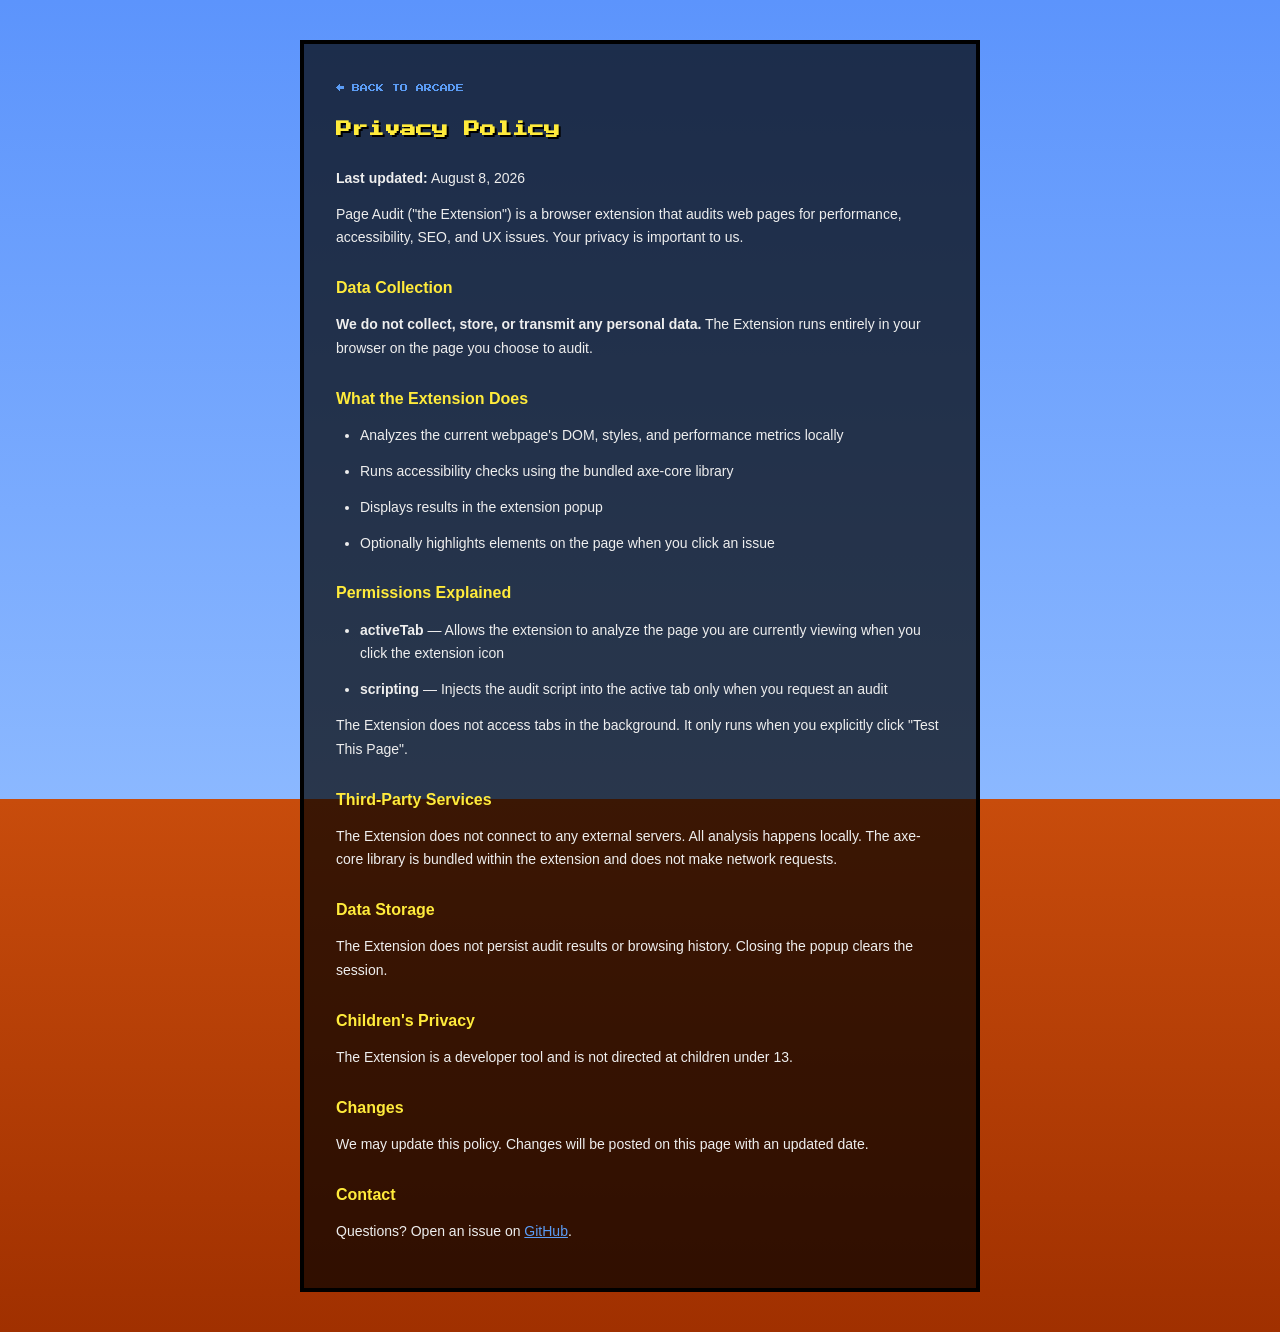
==== website/privacy.html @ d8a24b3c "Add arcade marketing site and Chrome Web Store publishing assets. - Retro platformer arcade landing " ====
<!DOCTYPE html>
<html lang="en">
<head>
  <meta charset="UTF-8" />
  <meta name="viewport" content="width=device-width, initial-scale=1.0" />
  <title>Privacy Policy — Page Audit</title>
  <link href="https://fonts.googleapis.com/css2?family=Press+Start+2P&display=swap" rel="stylesheet" />
  <link rel="stylesheet" href="styles.css" />
  <style>
    .privacy-page {
      max-width: 680px;
      margin: 40px auto;
      padding: 32px;
      background: rgba(0,0,0,0.7);
      border: 4px solid #000;
      font-family: -apple-system, BlinkMacSystemFont, sans-serif;
      font-size: 14px;
      line-height: 1.7;
      color: #eee;
    }
    .privacy-page h1 {
      font-family: "Press Start 2P", monospace;
      font-size: 16px;
      color: #ffeb3b;
      margin-bottom: 24px;
      text-shadow: 2px 2px 0 #000;
    }
    .privacy-page h2 {
      font-size: 16px;
      color: #ffeb3b;
      margin: 24px 0 12px;
    }
    .privacy-page p, .privacy-page li {
      margin-bottom: 12px;
    }
    .privacy-page ul {
      padding-left: 24px;
    }
    .privacy-page a {
      color: #5b9cf5;
    }
    .back-link {
      display: inline-block;
      margin-bottom: 20px;
      font-family: "Press Start 2P", monospace;
      font-size: 8px;
      color: #ffeb3b;
      text-decoration: none;
    }
  </style>
</head>
<body>
  <main class="privacy-page">
    <a href="index.html" class="back-link">← BACK TO ARCADE</a>
    <h1>Privacy Policy</h1>
    <p><strong>Last updated:</strong> August 8, 2026</p>

    <p>Page Audit ("the Extension") is a browser extension that audits web pages for performance, accessibility, SEO, and UX issues. Your privacy is important to us.</p>

    <h2>Data Collection</h2>
    <p><strong>We do not collect, store, or transmit any personal data.</strong> The Extension runs entirely in your browser on the page you choose to audit.</p>

    <h2>What the Extension Does</h2>
    <ul>
      <li>Analyzes the current webpage's DOM, styles, and performance metrics locally</li>
      <li>Runs accessibility checks using the bundled axe-core library</li>
      <li>Displays results in the extension popup</li>
      <li>Optionally highlights elements on the page when you click an issue</li>
    </ul>

    <h2>Permissions Explained</h2>
    <ul>
      <li><strong>activeTab</strong> — Allows the extension to analyze the page you are currently viewing when you click the extension icon</li>
      <li><strong>scripting</strong> — Injects the audit script into the active tab only when you request an audit</li>
    </ul>
    <p>The Extension does not access tabs in the background. It only runs when you explicitly click "Test This Page".</p>

    <h2>Third-Party Services</h2>
    <p>The Extension does not connect to any external servers. All analysis happens locally. The axe-core library is bundled within the extension and does not make network requests.</p>

    <h2>Data Storage</h2>
    <p>The Extension does not persist audit results or browsing history. Closing the popup clears the session.</p>

    <h2>Children's Privacy</h2>
    <p>The Extension is a developer tool and is not directed at children under 13.</p>

    <h2>Changes</h2>
    <p>We may update this policy. Changes will be posted on this page with an updated date.</p>

    <h2>Contact</h2>
    <p>Questions? Open an issue on <a href="https://github.com/shubhransh-gupta/page-audit/issues">GitHub</a>.</p>
  </main>
</body>
</html>
---- website/styles.css ----
/* ═══════════════════════════════════════════════════════════
   PAGE AUDIT — Retro Arcade Marketing Site
   Inspired by classic platformer arcades (generic, no IP)
   ═══════════════════════════════════════════════════════════ */

:root {
  --sky-top: #5c94fc;
  --sky-bottom: #8bb8ff;
  --ground: #c84c0c;
  --ground-dark: #a03000;
  --brick: #b85c00;
  --brick-light: #e08800;
  --pipe: #00a800;
  --pipe-dark: #007800;
  --pipe-highlight: #00d800;
  --coin: #ffd700;
  --coin-dark: #c8a000;
  --block: #e8950a;
  --block-dark: #c06800;
  --text: #fff;
  --text-dark: #1a1a2e;
  --accent: #ff4444;
  --accent-dark: #cc0000;
  --cabinet: #2d1b4e;
  --cabinet-light: #4a2d7a;
  --screen-bg: #000;
  --pixel: "Press Start 2P", monospace;
  --green: #00c853;
  --yellow: #ffeb3b;
  --red: #ff5252;
}

*, *::before, *::after {
  box-sizing: border-box;
  margin: 0;
  padding: 0;
}

html {
  scroll-behavior: smooth;
}

body {
  font-family: var(--pixel);
  font-size: 10px;
  line-height: 1.8;
  color: var(--text);
  background: linear-gradient(180deg, var(--sky-top) 0%, var(--sky-bottom) 60%, var(--ground) 60%, var(--ground-dark) 100%);
  min-height: 100vh;
  overflow-x: hidden;
  image-rendering: pixelated;
}

/* Scanline overlay */
.scanlines {
  position: fixed;
  inset: 0;
  pointer-events: none;
  z-index: 9999;
  background: repeating-linear-gradient(
    0deg,
    transparent,
    transparent 2px,
    rgba(0, 0, 0, 0.03) 2px,
    rgba(0, 0, 0, 0.03) 4px
  );
}

/* Floating stars */
.stars {
  position: fixed;
  inset: 0;
  pointer-events: none;
  z-index: 0;
}

/* ── Header HUD ─────────────────────────────────────────── */

.arcade-header {
  display: flex;
  justify-content: space-between;
  align-items: center;
  padding: 12px 20px;
  background: rgba(0, 0, 0, 0.5);
  border-bottom: 4px solid #000;
  position: sticky;
  top: 0;
  z-index: 100;
  font-size: 8px;
}

.coin-counter {
  display: flex;
  align-items: center;
  gap: 8px;
}

.coin {
  width: 16px;
  height: 16px;
  background: radial-gradient(circle at 35% 35%, #fff8a0, var(--coin) 40%, var(--coin-dark));
  border-radius: 50%;
  border: 2px solid var(--coin-dark);
  animation: coin-spin 2s linear infinite;
}

@keyframes coin-spin {
  0%, 100% { transform: scaleX(1); }
  50% { transform: scaleX(0.3); }
}

.world-label {
  color: var(--yellow);
  text-shadow: 2px 2px 0 #000;
}

.lives {
  display: flex;
  align-items: center;
  gap: 8px;
}

.life-icons {
  letter-spacing: 4px;
}

/* ── Arcade Cabinet ─────────────────────────────────────── */

main {
  position: relative;
  z-index: 1;
  max-width: 900px;
  margin: 0 auto;
  padding: 24px 16px 0;
}

.cabinet {
  margin-bottom: 60px;
}

.cabinet-top {
  background: linear-gradient(180deg, var(--cabinet-light), var(--cabinet));
  border: 6px solid #1a0a2e;
  border-bottom: none;
  border-radius: 20px 20px 0 0;
  padding: 16px;
  box-shadow: inset 0 2px 0 rgba(255,255,255,0.1);
}

.marquee {
  overflow: hidden;
  background: #000;
  border: 4px solid var(--accent);
  border-radius: 8px;
  padding: 10px 0;
}

.marquee-inner {
  display: flex;
  white-space: nowrap;
  animation: marquee 20s linear infinite;
}

.marquee-inner span {
  color: var(--yellow);
  text-shadow: 0 0 10px var(--yellow), 2px 2px 0 var(--accent);
  font-size: 9px;
  padding-right: 60px;
}

@keyframes marquee {
  0% { transform: translateX(0); }
  100% { transform: translateX(-50%); }
}

.cabinet-screen {
  background: linear-gradient(180deg, #1a0a2e, #0d0518);
  border-left: 6px solid #1a0a2e;
  border-right: 6px solid #1a0a2e;
  padding: 12px;
}

.screen-bezel {
  background: linear-gradient(180deg, var(--sky-top), var(--sky-bottom) 70%);
  border: 8px solid #333;
  border-radius: 4px;
  box-shadow: inset 0 0 40px rgba(0,0,0,0.3), 0 0 20px rgba(92,148,252,0.3);
  position: relative;
  overflow: hidden;
  min-height: 480px;
}

/* Pixel clouds */
.cloud {
  position: absolute;
  background: #fff;
  border-radius: 0;
  box-shadow:
    12px 0 0 #fff,
    24px 0 0 #fff,
    6px -8px 0 #fff,
    18px -8px 0 #fff,
    30px -8px 0 #fff;
  width: 12px;
  height: 12px;
  opacity: 0.9;
  animation: cloud-drift 30s linear infinite;
}

.cloud-1 { top: 30px; left: 10%; animation-duration: 35s; }
.cloud-2 { top: 60px; left: 60%; animation-duration: 28s; transform: scale(0.8); }
.cloud-3 { top: 20px; left: 80%; animation-duration: 40s; transform: scale(1.2); }

@keyframes cloud-drift {
  0% { transform: translateX(0); }
  100% { transform: translateX(-120vw); }
}

.hero-content {
  position: relative;
  z-index: 2;
  text-align: center;
  padding: 40px 20px 20px;
}

.hero-badge {
  display: inline-block;
  background: var(--accent);
  color: #fff;
  padding: 8px 16px;
  border: 4px solid #000;
  font-size: 8px;
  margin-bottom: 20px;
  box-shadow: 4px 4px 0 #000;
}

.blink {
  animation: blink 1s step-end infinite;
}

.blink-slow {
  animation: blink 2s step-end infinite;
}

@keyframes blink {
  0%, 100% { opacity: 1; }
  50% { opacity: 0; }
}

h1 {
  margin-bottom: 12px;
}

.title-line {
  display: block;
  font-size: clamp(24px, 6vw, 42px);
  color: #fff;
  text-shadow:
    4px 4px 0 #000,
    -2px -2px 0 var(--accent);
  line-height: 1.4;
}

.title-line.accent {
  color: var(--yellow);
  text-shadow:
    4px 4px 0 #000,
    4px 4px 0 var(--accent);
}

.hero-tagline {
  font-size: clamp(7px, 2vw, 9px);
  color: #fff;
  text-shadow: 2px 2px 0 #000;
  margin-bottom: 28px;
  max-width: 400px;
  margin-left: auto;
  margin-right: auto;
}

/* Score preview */
.score-preview {
  display: grid;
  grid-template-columns: 1fr 1fr;
  gap: 10px;
  max-width: 360px;
  margin: 0 auto 28px;
  background: rgba(0,0,0,0.6);
  border: 4px solid #000;
  padding: 12px;
  border-radius: 4px;
}

.score-card {
  display: grid;
  grid-template-columns: 40px 1fr 28px;
  align-items: center;
  gap: 6px;
  font-size: 7px;
}

.score-label {
  color: var(--yellow);
}

.score-bar {
  height: 10px;
  background: #333;
  border: 2px solid #000;
  overflow: hidden;
}

.score-fill {
  height: 100%;
  transition: width 1s ease;
}

.score-fill.perf { background: var(--green); }
.score-fill.a11y { background: var(--yellow); }
.score-fill.seo { background: #5b9cf5; }
.score-fill.ux { background: #b388ff; }

.score-num {
  color: #fff;
  text-align: right;
}

/* Buttons */
.hero-buttons {
  display: flex;
  flex-direction: column;
  gap: 12px;
  align-items: center;
  margin-bottom: 16px;
}

.btn {
  display: inline-block;
  font-family: var(--pixel);
  font-size: 9px;
  padding: 14px 24px;
  border: 4px solid #000;
  text-decoration: none;
  color: #fff;
  cursor: pointer;
  position: relative;
  overflow: hidden;
  transition: transform 0.1s;
  text-align: center;
}

.btn:active {
  transform: translate(2px, 2px);
  box-shadow: none !important;
}

.btn-primary {
  background: var(--accent);
  box-shadow: 6px 6px 0 #000;
}

.btn-primary:hover {
  background: #ff6666;
}

.btn-secondary {
  background: var(--pipe);
  box-shadow: 6px 6px 0 #000;
}

.btn-secondary:hover {
  background: var(--pipe-highlight);
}

.btn-large {
  font-size: 11px;
  padding: 18px 32px;
}

.btn-shine {
  position: absolute;
  top: 0;
  left: -100%;
  width: 100%;
  height: 100%;
  background: linear-gradient(90deg, transparent, rgba(255,255,255,0.3), transparent);
  animation: shine 3s infinite;
}

@keyframes shine {
  0% { left: -100%; }
  20%, 100% { left: 100%; }
}

.hero-note {
  font-size: 7px;
  color: var(--yellow);
  text-shadow: 2px 2px 0 #000;
}

/* Ground / brick */
.ground {
  position: absolute;
  bottom: 0;
  left: 0;
  right: 0;
  height: 48px;
  background: var(--ground);
  border-top: 4px solid #000;
}

.brick-row {
  height: 100%;
  background:
    repeating-linear-gradient(
      90deg,
      var(--brick) 0px,
      var(--brick-light) 16px,
      var(--brick) 32px
    );
  opacity: 0.8;
}

/* Cabinet controls */
.cabinet-controls {
  display: flex;
  justify-content: center;
  align-items: flex-end;
  gap: 60px;
  padding: 24px;
  background: linear-gradient(180deg, #0d0518, var(--cabinet));
  border: 6px solid #1a0a2e;
  border-top: none;
  border-radius: 0 0 20px 20px;
}

.joystick .base {
  width: 60px;
  height: 24px;
  background: #333;
  border-radius: 50%;
  border: 3px solid #000;
}

.joystick .stick {
  width: 20px;
  height: 20px;
  background: var(--accent);
  border: 3px solid #000;
  border-radius: 50%;
  margin: 0 auto -8px;
  box-shadow: 0 -20px 0 -6px #666;
}

.buttons {
  display: flex;
  gap: 16px;
}

.arcade-btn {
  width: 44px;
  height: 44px;
  border-radius: 50%;
  border: 4px solid #000;
  display: flex;
  align-items: center;
  justify-content: center;
  font-size: 12px;
  font-weight: bold;
  box-shadow: 0 4px 0 #000;
}

.btn-a { background: var(--accent); }
.btn-b { background: var(--yellow); color: #000; }

/* ── Level Sections ─────────────────────────────────────── */

.level {
  margin-bottom: 60px;
  position: relative;
}

.level-header {
  display: flex;
  align-items: center;
  justify-content: center;
  gap: 16px;
  margin-bottom: 32px;
}

.level-header h2 {
  font-size: clamp(14px, 4vw, 20px);
  color: var(--yellow);
  text-shadow: 3px 3px 0 #000;
}

.level-num {
  background: #000;
  color: var(--yellow);
  padding: 4px 8px;
  border: 2px solid var(--yellow);
  font-size: 8px;
}

.flag {
  font-size: 24px;
  animation: flag-wave 1s ease-in-out infinite alternate;
}

@keyframes flag-wave {
  from { transform: rotate(-5deg); }
  to { transform: rotate(5deg); }
}

/* Question blocks grid */
.block-grid {
  display: grid;
  grid-template-columns: repeat(auto-fit, minmax(240px, 1fr));
  gap: 20px;
}

.question-block {
  background: var(--block);
  border: 4px solid #000;
  padding: 20px 16px 16px;
  position: relative;
  box-shadow: 6px 6px 0 rgba(0,0,0,0.4);
  transition: transform 0.15s;
}

.question-block:hover {
  transform: translateY(-4px);
}

.question-block.special {
  background: linear-gradient(135deg, #9c27b0, #6a1b9a);
}

.block-top {
  position: absolute;
  top: -16px;
  left: 50%;
  transform: translateX(-50%);
  width: 32px;
  height: 32px;
  background: var(--block);
  border: 4px solid #000;
  display: flex;
  align-items: center;
  justify-content: center;
  font-size: 16px;
  color: #000;
  animation: block-bounce 2s ease-in-out infinite;
}

.question-block.special .block-top {
  background: #ce93d8;
}

@keyframes block-bounce {
  0%, 100% { transform: translateX(-50%) translateY(0); }
  50% { transform: translateX(-50%) translateY(-6px); }
}

.question-block h3 {
  font-size: 9px;
  margin-bottom: 10px;
  color: #000;
  margin-top: 8px;
}

.question-block p {
  font-size: 7px;
  color: #1a1a1a;
  line-height: 1.9;
  font-family: -apple-system, BlinkMacSystemFont, sans-serif;
}

/* Pipe level */
.pipe-level {
  background: rgba(0,0,0,0.2);
  border: 4px solid #000;
  padding: 40px 24px;
  border-radius: 8px;
}

.pipe {
  position: absolute;
  width: 48px;
  background: linear-gradient(90deg, var(--pipe-dark), var(--pipe), var(--pipe-highlight), var(--pipe));
  border: 4px solid #000;
  top: 0;
  bottom: 0;
}

.pipe-left { left: -24px; border-radius: 8px 0 0 8px; }
.pipe-right { right: -24px; border-radius: 0 8px 8px 0; }

.steps {
  list-style: none;
  max-width: 560px;
  margin: 0 auto;
}

.steps li {
  display: flex;
  gap: 16px;
  align-items: flex-start;
  margin-bottom: 24px;
  background: rgba(255,255,255,0.1);
  border: 3px solid #000;
  padding: 16px;
}

.step-num {
  flex-shrink: 0;
  width: 36px;
  height: 36px;
  background: var(--coin);
  color: #000;
  border: 3px solid #000;
  display: flex;
  align-items: center;
  justify-content: center;
  font-size: 14px;
}

.steps strong {
  display: block;
  font-size: 9px;
  color: var(--yellow);
  margin-bottom: 4px;
}

.steps p {
  font-size: 7px;
  font-family: -apple-system, BlinkMacSystemFont, sans-serif;
  line-height: 1.8;
  color: #eee;
}

/* Warning board */
.warning-board {
  background: #000;
  border: 6px solid var(--yellow);
  padding: 24px;
  max-width: 500px;
  margin: 0 auto;
  box-shadow: 8px 8px 0 rgba(0,0,0,0.5);
}

.warning-line {
  font-size: 8px;
  color: var(--yellow);
  padding: 8px 0;
  border-bottom: 2px dashed #333;
  animation: warn-flash 3s step-end infinite;
}

.warning-line:nth-child(2) { animation-delay: 0.5s; }
.warning-line:nth-child(3) { animation-delay: 1s; }
.warning-line:nth-child(4) { animation-delay: 1.5s; }
.warning-line:nth-child(5) { animation-delay: 2s; border-bottom: none; }

@keyframes warn-flash {
  0%, 100% { opacity: 1; }
  50% { opacity: 0.7; }
}

.warn-icon {
  color: var(--red);
  margin-right: 8px;
}

/* Castle CTA */
.castle {
  text-align: center;
  padding: 60px 20px;
  background: linear-gradient(180deg, transparent, rgba(0,0,0,0.3));
  position: relative;
}

.castle-top {
  width: 200px;
  height: 60px;
  margin: 0 auto 24px;
  background:
    linear-gradient(135deg, var(--brick) 25%, transparent 25%) -16px 0,
    linear-gradient(225deg, var(--brick) 25%, transparent 25%) -16px 0,
    linear-gradient(315deg, var(--brick) 25%, transparent 25%),
    linear-gradient(45deg, var(--brick) 25%, transparent 25%);
  background-size: 32px 32px;
  background-color: var(--ground);
  border: 4px solid #000;
  position: relative;
}

.castle-top::before,
.castle-top::after {
  content: "";
  position: absolute;
  top: -20px;
  width: 40px;
  height: 40px;
  background: var(--ground);
  border: 4px solid #000;
}

.castle-top::before { left: 20px; }
.castle-top::after { right: 20px; }

.castle h2 {
  font-size: clamp(14px, 4vw, 22px);
  color: var(--yellow);
  text-shadow: 3px 3px 0 #000;
  margin-bottom: 12px;
}

.castle-text {
  font-size: 8px;
  margin-bottom: 28px;
  font-family: -apple-system, BlinkMacSystemFont, sans-serif;
  color: #eee;
}

.store-note {
  margin-top: 16px;
  font-size: 7px;
  color: #ccc;
  font-family: -apple-system, BlinkMacSystemFont, sans-serif;
}

.store-note a {
  color: var(--yellow);
}

/* ── Footer ─────────────────────────────────────────────── */

.arcade-footer {
  background: #000;
  border-top: 4px solid var(--accent);
  padding: 32px 20px;
  text-align: center;
  margin-top: 40px;
}

.arcade-footer nav {
  display: flex;
  justify-content: center;
  gap: 24px;
  margin-bottom: 16px;
  flex-wrap: wrap;
}

.arcade-footer a {
  color: var(--yellow);
  text-decoration: none;
  font-size: 8px;
}

.arcade-footer a:hover {
  color: #fff;
}

.arcade-footer p {
  font-size: 7px;
  color: #888;
  font-family: -apple-system, BlinkMacSystemFont, sans-serif;
  margin-bottom: 8px;
}

.footer-insert {
  color: var(--accent) !important;
  animation: blink 2s step-end infinite;
  margin-top: 12px !important;
}

/* ── Responsive ─────────────────────────────────────────── */

@media (max-width: 600px) {
  .arcade-header {
    font-size: 6px;
    padding: 8px 12px;
  }

  .cabinet-controls {
    gap: 30px;
    padding: 16px;
  }

  .pipe {
    display: none;
  }

  .score-preview {
    grid-template-columns: 1fr;
  }
}
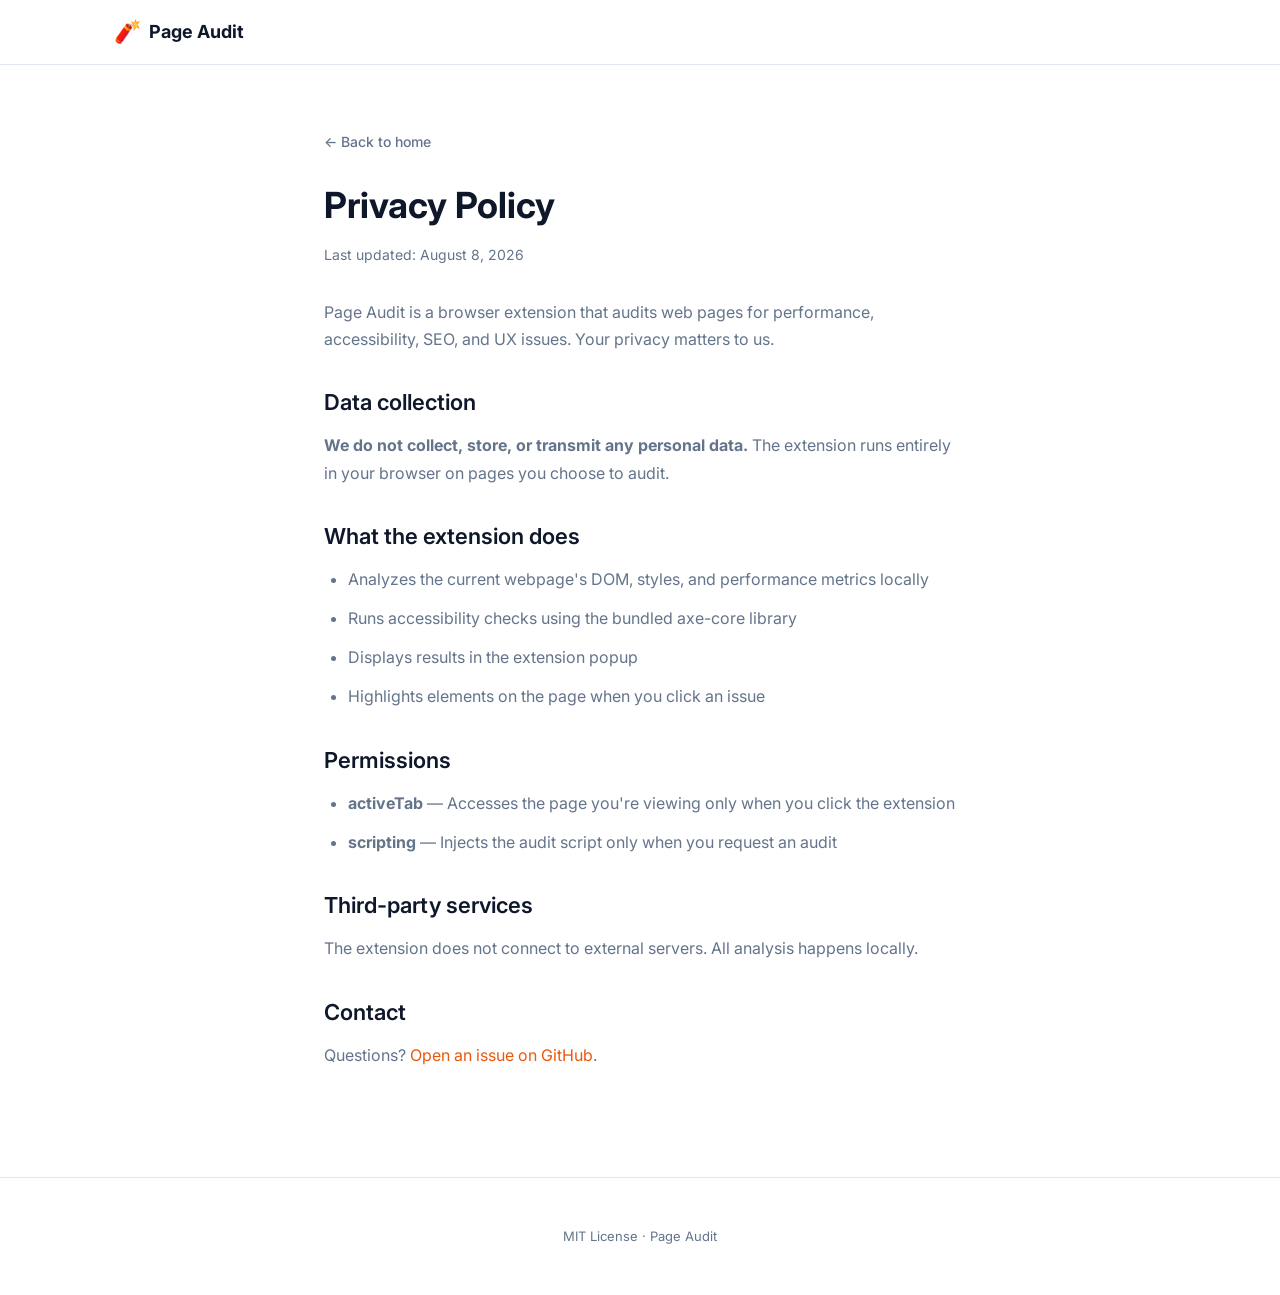
==== commit 01261255: "Redesign marketing site and document alternative install methods. - Clean professional landing page " ====
--- a/website/privacy.html
+++ b/website/privacy.html
@@ -4,91 +4,54 @@
   <meta charset="UTF-8" />
   <meta name="viewport" content="width=device-width, initial-scale=1.0" />
   <title>Privacy Policy — Page Audit</title>
-  <link href="https://fonts.googleapis.com/css2?family=Press+Start+2P&display=swap" rel="stylesheet" />
+  <link href="https://fonts.googleapis.com/css2?family=Inter:wght@400;500;600;700&display=swap" rel="stylesheet" />
   <link rel="stylesheet" href="styles.css" />
-  <style>
-    .privacy-page {
-      max-width: 680px;
-      margin: 40px auto;
-      padding: 32px;
-      background: rgba(0,0,0,0.7);
-      border: 4px solid #000;
-      font-family: -apple-system, BlinkMacSystemFont, sans-serif;
-      font-size: 14px;
-      line-height: 1.7;
-      color: #eee;
-    }
-    .privacy-page h1 {
-      font-family: "Press Start 2P", monospace;
-      font-size: 16px;
-      color: #ffeb3b;
-      margin-bottom: 24px;
-      text-shadow: 2px 2px 0 #000;
-    }
-    .privacy-page h2 {
-      font-size: 16px;
-      color: #ffeb3b;
-      margin: 24px 0 12px;
-    }
-    .privacy-page p, .privacy-page li {
-      margin-bottom: 12px;
-    }
-    .privacy-page ul {
-      padding-left: 24px;
-    }
-    .privacy-page a {
-      color: #5b9cf5;
-    }
-    .back-link {
-      display: inline-block;
-      margin-bottom: 20px;
-      font-family: "Press Start 2P", monospace;
-      font-size: 8px;
-      color: #ffeb3b;
-      text-decoration: none;
-    }
-  </style>
 </head>
 <body>
-  <main class="privacy-page">
-    <a href="index.html" class="back-link">← BACK TO ARCADE</a>
+  <header class="site-header">
+    <div class="container header-inner">
+      <a href="index.html" class="logo">
+        <span class="logo-icon">🧨</span>
+        Page Audit
+      </a>
+    </div>
+  </header>
+
+  <main class="page-content">
+    <a href="index.html" class="back-link">← Back to home</a>
     <h1>Privacy Policy</h1>
-    <p><strong>Last updated:</strong> August 8, 2026</p>
+    <p class="updated">Last updated: August 8, 2026</p>
 
-    <p>Page Audit ("the Extension") is a browser extension that audits web pages for performance, accessibility, SEO, and UX issues. Your privacy is important to us.</p>
+    <p>Page Audit is a browser extension that audits web pages for performance, accessibility, SEO, and UX issues. Your privacy matters to us.</p>
 
-    <h2>Data Collection</h2>
-    <p><strong>We do not collect, store, or transmit any personal data.</strong> The Extension runs entirely in your browser on the page you choose to audit.</p>
+    <h2>Data collection</h2>
+    <p><strong>We do not collect, store, or transmit any personal data.</strong> The extension runs entirely in your browser on pages you choose to audit.</p>
 
-    <h2>What the Extension Does</h2>
+    <h2>What the extension does</h2>
     <ul>
       <li>Analyzes the current webpage's DOM, styles, and performance metrics locally</li>
       <li>Runs accessibility checks using the bundled axe-core library</li>
       <li>Displays results in the extension popup</li>
-      <li>Optionally highlights elements on the page when you click an issue</li>
+      <li>Highlights elements on the page when you click an issue</li>
     </ul>
 
-    <h2>Permissions Explained</h2>
+    <h2>Permissions</h2>
     <ul>
-      <li><strong>activeTab</strong> — Allows the extension to analyze the page you are currently viewing when you click the extension icon</li>
-      <li><strong>scripting</strong> — Injects the audit script into the active tab only when you request an audit</li>
+      <li><strong>activeTab</strong> — Accesses the page you're viewing only when you click the extension</li>
+      <li><strong>scripting</strong> — Injects the audit script only when you request an audit</li>
     </ul>
-    <p>The Extension does not access tabs in the background. It only runs when you explicitly click "Test This Page".</p>
 
-    <h2>Third-Party Services</h2>
-    <p>The Extension does not connect to any external servers. All analysis happens locally. The axe-core library is bundled within the extension and does not make network requests.</p>
-
-    <h2>Data Storage</h2>
-    <p>The Extension does not persist audit results or browsing history. Closing the popup clears the session.</p>
-
-    <h2>Children's Privacy</h2>
-    <p>The Extension is a developer tool and is not directed at children under 13.</p>
-
-    <h2>Changes</h2>
-    <p>We may update this policy. Changes will be posted on this page with an updated date.</p>
+    <h2>Third-party services</h2>
+    <p>The extension does not connect to external servers. All analysis happens locally.</p>
 
     <h2>Contact</h2>
-    <p>Questions? Open an issue on <a href="https://github.com/shubhransh-gupta/page-audit/issues">GitHub</a>.</p>
+    <p>Questions? <a href="https://github.com/shubhransh-gupta/page-audit/issues">Open an issue on GitHub</a>.</p>
   </main>
+
+  <footer class="site-footer">
+    <div class="container footer-inner">
+      <p class="footer-copy">MIT License · Page Audit</p>
+    </div>
+  </footer>
 </body>
 </html>
--- a/website/styles.css
+++ b/website/styles.css
@@ -1,33 +1,25 @@
-/* ═══════════════════════════════════════════════════════════
-   PAGE AUDIT — Retro Arcade Marketing Site
-   Inspired by classic platformer arcades (generic, no IP)
-   ═══════════════════════════════════════════════════════════ */
+/* Page Audit — Clean marketing site */
 
 :root {
-  --sky-top: #5c94fc;
-  --sky-bottom: #8bb8ff;
-  --ground: #c84c0c;
-  --ground-dark: #a03000;
-  --brick: #b85c00;
-  --brick-light: #e08800;
-  --pipe: #00a800;
-  --pipe-dark: #007800;
-  --pipe-highlight: #00d800;
-  --coin: #ffd700;
-  --coin-dark: #c8a000;
-  --block: #e8950a;
-  --block-dark: #c06800;
-  --text: #fff;
-  --text-dark: #1a1a2e;
-  --accent: #ff4444;
-  --accent-dark: #cc0000;
-  --cabinet: #2d1b4e;
-  --cabinet-light: #4a2d7a;
-  --screen-bg: #000;
-  --pixel: "Press Start 2P", monospace;
-  --green: #00c853;
-  --yellow: #ffeb3b;
-  --red: #ff5252;
+  --bg: #ffffff;
+  --bg-alt: #f8fafc;
+  --bg-dark: #0f172a;
+  --text: #0f172a;
+  --text-muted: #64748b;
+  --border: #e2e8f0;
+  --accent: #ea580c;
+  --accent-hover: #c2410c;
+  --accent-light: #fff7ed;
+  --green: #16a34a;
+  --yellow: #ca8a04;
+  --blue: #2563eb;
+  --purple: #7c3aed;
+  --radius: 12px;
+  --radius-lg: 16px;
+  --shadow: 0 1px 3px rgba(15, 23, 42, 0.08);
+  --shadow-lg: 0 20px 40px rgba(15, 23, 42, 0.1);
+  --font: "Inter", -apple-system, BlinkMacSystemFont, "Segoe UI", sans-serif;
+  --max: 1100px;
 }
 
 *, *::before, *::after {
@@ -41,758 +33,636 @@
 }
 
 body {
-  font-family: var(--pixel);
-  font-size: 10px;
-  line-height: 1.8;
+  font-family: var(--font);
+  font-size: 16px;
+  line-height: 1.6;
   color: var(--text);
-  background: linear-gradient(180deg, var(--sky-top) 0%, var(--sky-bottom) 60%, var(--ground) 60%, var(--ground-dark) 100%);
-  min-height: 100vh;
-  overflow-x: hidden;
-  image-rendering: pixelated;
-}
-
-/* Scanline overlay */
-.scanlines {
-  position: fixed;
-  inset: 0;
+  background: var(--bg);
+}
+
+.container {
+  max-width: var(--max);
+  margin: 0 auto;
+  padding: 0 24px;
+}
+
+a {
+  color: var(--accent);
+  text-decoration: none;
+}
+
+a:hover {
+  text-decoration: underline;
+}
+
+code {
+  font-family: ui-monospace, "SF Mono", Monaco, monospace;
+  font-size: 0.875em;
+  background: var(--bg-alt);
+  border: 1px solid var(--border);
+  padding: 2px 6px;
+  border-radius: 4px;
+}
+
+pre {
+  background: var(--bg-dark);
+  color: #e2e8f0;
+  padding: 16px;
+  border-radius: var(--radius);
+  overflow-x: auto;
+  margin: 12px 0;
+  font-size: 13px;
+  line-height: 1.5;
+}
+
+pre code {
+  background: none;
+  border: none;
+  padding: 0;
+  color: inherit;
+}
+
+/* Buttons */
+.btn {
+  display: inline-flex;
+  align-items: center;
+  justify-content: center;
+  gap: 8px;
+  padding: 12px 20px;
+  font-family: var(--font);
+  font-size: 15px;
+  font-weight: 600;
+  border-radius: var(--radius);
+  border: 2px solid transparent;
+  cursor: pointer;
+  text-decoration: none;
+  transition: background 0.15s, border-color 0.15s, color 0.15s;
+}
+
+.btn:hover {
+  text-decoration: none;
+}
+
+.btn-primary {
+  background: var(--accent);
+  color: #fff;
+}
+
+.btn-primary:hover {
+  background: var(--accent-hover);
+  color: #fff;
+}
+
+.btn-outline {
+  background: transparent;
+  color: var(--text);
+  border-color: var(--border);
+}
+
+.btn-outline:hover {
+  border-color: var(--text-muted);
+  color: var(--text);
+}
+
+.btn-sm {
+  padding: 8px 16px;
+  font-size: 14px;
+}
+
+.btn-lg {
+  padding: 16px 28px;
+  font-size: 16px;
+}
+
+.btn-block {
+  width: 100%;
+}
+
+.btn.disabled {
+  opacity: 0.5;
   pointer-events: none;
-  z-index: 9999;
-  background: repeating-linear-gradient(
-    0deg,
-    transparent,
-    transparent 2px,
-    rgba(0, 0, 0, 0.03) 2px,
-    rgba(0, 0, 0, 0.03) 4px
-  );
-}
-
-/* Floating stars */
-.stars {
-  position: fixed;
-  inset: 0;
-  pointer-events: none;
-  z-index: 0;
-}
-
-/* ── Header HUD ─────────────────────────────────────────── */
-
-.arcade-header {
-  display: flex;
-  justify-content: space-between;
-  align-items: center;
-  padding: 12px 20px;
-  background: rgba(0, 0, 0, 0.5);
-  border-bottom: 4px solid #000;
+  cursor: not-allowed;
+}
+
+/* Header */
+.site-header {
   position: sticky;
   top: 0;
   z-index: 100;
-  font-size: 8px;
-}
-
-.coin-counter {
+  background: rgba(255, 255, 255, 0.9);
+  backdrop-filter: blur(12px);
+  border-bottom: 1px solid var(--border);
+}
+
+.header-inner {
+  display: flex;
+  align-items: center;
+  justify-content: space-between;
+  height: 64px;
+  gap: 24px;
+}
+
+.logo {
   display: flex;
   align-items: center;
   gap: 8px;
-}
-
-.coin {
-  width: 16px;
-  height: 16px;
-  background: radial-gradient(circle at 35% 35%, #fff8a0, var(--coin) 40%, var(--coin-dark));
-  border-radius: 50%;
-  border: 2px solid var(--coin-dark);
-  animation: coin-spin 2s linear infinite;
-}
-
-@keyframes coin-spin {
-  0%, 100% { transform: scaleX(1); }
-  50% { transform: scaleX(0.3); }
-}
-
-.world-label {
-  color: var(--yellow);
-  text-shadow: 2px 2px 0 #000;
-}
-
-.lives {
-  display: flex;
-  align-items: center;
-  gap: 8px;
-}
-
-.life-icons {
-  letter-spacing: 4px;
-}
-
-/* ── Arcade Cabinet ─────────────────────────────────────── */
-
-main {
-  position: relative;
-  z-index: 1;
-  max-width: 900px;
-  margin: 0 auto;
-  padding: 24px 16px 0;
-}
-
-.cabinet {
-  margin-bottom: 60px;
-}
-
-.cabinet-top {
-  background: linear-gradient(180deg, var(--cabinet-light), var(--cabinet));
-  border: 6px solid #1a0a2e;
-  border-bottom: none;
-  border-radius: 20px 20px 0 0;
-  padding: 16px;
-  box-shadow: inset 0 2px 0 rgba(255,255,255,0.1);
-}
-
-.marquee {
-  overflow: hidden;
-  background: #000;
-  border: 4px solid var(--accent);
-  border-radius: 8px;
-  padding: 10px 0;
-}
-
-.marquee-inner {
-  display: flex;
-  white-space: nowrap;
-  animation: marquee 20s linear infinite;
-}
-
-.marquee-inner span {
-  color: var(--yellow);
-  text-shadow: 0 0 10px var(--yellow), 2px 2px 0 var(--accent);
-  font-size: 9px;
-  padding-right: 60px;
-}
-
-@keyframes marquee {
-  0% { transform: translateX(0); }
-  100% { transform: translateX(-50%); }
-}
-
-.cabinet-screen {
-  background: linear-gradient(180deg, #1a0a2e, #0d0518);
-  border-left: 6px solid #1a0a2e;
-  border-right: 6px solid #1a0a2e;
-  padding: 12px;
-}
-
-.screen-bezel {
-  background: linear-gradient(180deg, var(--sky-top), var(--sky-bottom) 70%);
-  border: 8px solid #333;
-  border-radius: 4px;
-  box-shadow: inset 0 0 40px rgba(0,0,0,0.3), 0 0 20px rgba(92,148,252,0.3);
-  position: relative;
-  overflow: hidden;
-  min-height: 480px;
-}
-
-/* Pixel clouds */
-.cloud {
-  position: absolute;
-  background: #fff;
-  border-radius: 0;
-  box-shadow:
-    12px 0 0 #fff,
-    24px 0 0 #fff,
-    6px -8px 0 #fff,
-    18px -8px 0 #fff,
-    30px -8px 0 #fff;
-  width: 12px;
-  height: 12px;
-  opacity: 0.9;
-  animation: cloud-drift 30s linear infinite;
-}
-
-.cloud-1 { top: 30px; left: 10%; animation-duration: 35s; }
-.cloud-2 { top: 60px; left: 60%; animation-duration: 28s; transform: scale(0.8); }
-.cloud-3 { top: 20px; left: 80%; animation-duration: 40s; transform: scale(1.2); }
-
-@keyframes cloud-drift {
-  0% { transform: translateX(0); }
-  100% { transform: translateX(-120vw); }
-}
-
-.hero-content {
-  position: relative;
-  z-index: 2;
-  text-align: center;
-  padding: 40px 20px 20px;
-}
-
-.hero-badge {
-  display: inline-block;
-  background: var(--accent);
-  color: #fff;
-  padding: 8px 16px;
-  border: 4px solid #000;
-  font-size: 8px;
-  margin-bottom: 20px;
-  box-shadow: 4px 4px 0 #000;
-}
-
-.blink {
-  animation: blink 1s step-end infinite;
-}
-
-.blink-slow {
-  animation: blink 2s step-end infinite;
-}
-
-@keyframes blink {
-  0%, 100% { opacity: 1; }
-  50% { opacity: 0; }
-}
-
-h1 {
-  margin-bottom: 12px;
-}
-
-.title-line {
-  display: block;
-  font-size: clamp(24px, 6vw, 42px);
-  color: #fff;
-  text-shadow:
-    4px 4px 0 #000,
-    -2px -2px 0 var(--accent);
-  line-height: 1.4;
-}
-
-.title-line.accent {
-  color: var(--yellow);
-  text-shadow:
-    4px 4px 0 #000,
-    4px 4px 0 var(--accent);
-}
-
-.hero-tagline {
-  font-size: clamp(7px, 2vw, 9px);
-  color: #fff;
-  text-shadow: 2px 2px 0 #000;
-  margin-bottom: 28px;
-  max-width: 400px;
-  margin-left: auto;
-  margin-right: auto;
-}
-
-/* Score preview */
-.score-preview {
+  font-weight: 700;
+  font-size: 18px;
+  color: var(--text);
+  text-decoration: none;
+}
+
+.logo:hover {
+  text-decoration: none;
+}
+
+.logo-icon {
+  font-size: 22px;
+}
+
+.nav {
+  display: flex;
+  gap: 28px;
+}
+
+.nav a {
+  color: var(--text-muted);
+  font-size: 15px;
+  font-weight: 500;
+  text-decoration: none;
+}
+
+.nav a:hover {
+  color: var(--text);
+}
+
+/* Hero */
+.hero {
+  padding: 80px 0 96px;
+  background: linear-gradient(180deg, var(--bg-alt) 0%, var(--bg) 100%);
+}
+
+.hero-grid {
   display: grid;
   grid-template-columns: 1fr 1fr;
+  gap: 64px;
+  align-items: center;
+}
+
+.eyebrow {
+  font-size: 14px;
+  font-weight: 600;
+  color: var(--accent);
+  text-transform: uppercase;
+  letter-spacing: 0.05em;
+  margin-bottom: 16px;
+}
+
+.hero h1 {
+  font-size: clamp(32px, 5vw, 48px);
+  font-weight: 700;
+  line-height: 1.15;
+  letter-spacing: -0.02em;
+  margin-bottom: 20px;
+}
+
+.lead {
+  font-size: 18px;
+  color: var(--text-muted);
+  line-height: 1.7;
+  margin-bottom: 32px;
+  max-width: 520px;
+}
+
+.hero-actions {
+  display: flex;
+  gap: 12px;
+  flex-wrap: wrap;
+  margin-bottom: 28px;
+}
+
+.hero-meta {
+  list-style: none;
+  display: flex;
+  flex-wrap: wrap;
+  gap: 20px;
+  font-size: 14px;
+  color: var(--text-muted);
+}
+
+.hero-meta li::before {
+  content: "✓ ";
+  color: var(--green);
+  font-weight: 600;
+}
+
+/* Preview card */
+.hero-preview {
+  display: flex;
+  justify-content: center;
+}
+
+.preview-card {
+  width: 100%;
+  max-width: 360px;
+  background: var(--bg-dark);
+  border-radius: var(--radius-lg);
+  padding: 20px;
+  box-shadow: var(--shadow-lg);
+  color: #e2e8f0;
+}
+
+.preview-header {
+  display: flex;
+  justify-content: space-between;
+  align-items: center;
+  font-size: 13px;
+  font-weight: 600;
+  margin-bottom: 20px;
+  padding-bottom: 12px;
+  border-bottom: 1px solid #334155;
+}
+
+.preview-url {
+  color: #94a3b8;
+  font-weight: 400;
+  font-size: 11px;
+  max-width: 140px;
+  overflow: hidden;
+  text-overflow: ellipsis;
+  white-space: nowrap;
+}
+
+.preview-score {
+  text-align: center;
+  margin-bottom: 20px;
+}
+
+.preview-overall {
+  font-size: 48px;
+  font-weight: 700;
+  color: #fff;
+  line-height: 1;
+}
+
+.preview-score span {
+  font-size: 12px;
+  color: #94a3b8;
+}
+
+.preview-bars {
+  display: flex;
+  flex-direction: column;
   gap: 10px;
-  max-width: 360px;
-  margin: 0 auto 28px;
-  background: rgba(0,0,0,0.6);
-  border: 4px solid #000;
-  padding: 12px;
-  border-radius: 4px;
-}
-
-.score-card {
+  margin-bottom: 16px;
+}
+
+.bar-row {
   display: grid;
-  grid-template-columns: 40px 1fr 28px;
-  align-items: center;
-  gap: 6px;
-  font-size: 7px;
-}
-
-.score-label {
-  color: var(--yellow);
-}
-
-.score-bar {
-  height: 10px;
-  background: #333;
-  border: 2px solid #000;
+  grid-template-columns: 90px 1fr 28px;
+  align-items: center;
+  gap: 8px;
+  font-size: 11px;
+}
+
+.bar {
+  height: 6px;
+  background: #334155;
+  border-radius: 3px;
   overflow: hidden;
 }
 
-.score-fill {
+.bar i {
+  display: block;
   height: 100%;
-  transition: width 1s ease;
-}
-
-.score-fill.perf { background: var(--green); }
-.score-fill.a11y { background: var(--yellow); }
-.score-fill.seo { background: #5b9cf5; }
-.score-fill.ux { background: #b388ff; }
-
-.score-num {
-  color: #fff;
-  text-align: right;
-}
-
-/* Buttons */
-.hero-buttons {
-  display: flex;
-  flex-direction: column;
-  gap: 12px;
-  align-items: center;
+  background: var(--accent);
+  border-radius: 3px;
+}
+
+.bar-row:nth-child(1) i { background: var(--green); }
+.bar-row:nth-child(2) i { background: var(--yellow); }
+.bar-row:nth-child(3) i { background: var(--blue); }
+.bar-row:nth-child(4) i { background: var(--purple); }
+
+.preview-issues {
+  border-top: 1px solid #334155;
+  padding-top: 12px;
+}
+
+.preview-issues .issue {
+  font-size: 11px;
+  color: #fbbf24;
+  padding: 6px 0;
+  border-bottom: 1px solid #1e293b;
+}
+
+.preview-issues .issue:last-child {
+  border-bottom: none;
+}
+
+/* Sections */
+.section {
+  padding: 80px 0;
+}
+
+.section-alt {
+  background: var(--bg-alt);
+}
+
+.section-head {
+  text-align: center;
+  max-width: 600px;
+  margin: 0 auto 48px;
+}
+
+.section-head h2 {
+  font-size: 32px;
+  font-weight: 700;
+  letter-spacing: -0.02em;
+  margin-bottom: 12px;
+}
+
+.section-head p {
+  color: var(--text-muted);
+  font-size: 17px;
+}
+
+/* Features */
+.feature-grid {
+  display: grid;
+  grid-template-columns: repeat(auto-fit, minmax(280px, 1fr));
+  gap: 24px;
+}
+
+.feature-card {
+  background: var(--bg);
+  border: 1px solid var(--border);
+  border-radius: var(--radius-lg);
+  padding: 28px;
+  transition: box-shadow 0.2s;
+}
+
+.feature-card:hover {
+  box-shadow: var(--shadow-lg);
+}
+
+.feature-icon {
+  font-size: 28px;
   margin-bottom: 16px;
 }
 
-.btn {
+.feature-card h3 {
+  font-size: 18px;
+  font-weight: 600;
+  margin-bottom: 8px;
+}
+
+.feature-card p {
+  font-size: 15px;
+  color: var(--text-muted);
+  line-height: 1.6;
+}
+
+/* Install cards */
+.install-grid {
+  display: grid;
+  grid-template-columns: repeat(auto-fit, minmax(300px, 1fr));
+  gap: 24px;
+}
+
+.install-card {
+  background: var(--bg);
+  border: 1px solid var(--border);
+  border-radius: var(--radius-lg);
+  padding: 28px;
+  position: relative;
+}
+
+.install-card.recommended {
+  border-color: var(--accent);
+  box-shadow: 0 0 0 1px var(--accent);
+}
+
+.install-badge {
   display: inline-block;
-  font-family: var(--pixel);
-  font-size: 9px;
-  padding: 14px 24px;
-  border: 4px solid #000;
-  text-decoration: none;
-  color: #fff;
-  cursor: pointer;
-  position: relative;
-  overflow: hidden;
-  transition: transform 0.1s;
+  background: var(--accent-light);
+  color: var(--accent);
+  font-size: 12px;
+  font-weight: 600;
+  padding: 4px 10px;
+  border-radius: 20px;
+  margin-bottom: 12px;
+}
+
+.install-badge-soon {
+  background: #f1f5f9;
+  color: var(--text-muted);
+}
+
+.install-card h3 {
+  font-size: 20px;
+  font-weight: 600;
+  margin-bottom: 8px;
+}
+
+.install-card > p {
+  font-size: 15px;
+  color: var(--text-muted);
+  margin-bottom: 16px;
+}
+
+.install-card ol,
+.install-card ul {
+  margin: 0 0 16px 20px;
+  font-size: 14px;
+  color: var(--text-muted);
+  line-height: 1.8;
+}
+
+.install-card ol li,
+.install-card ul li {
+  margin-bottom: 4px;
+}
+
+.browser-list {
+  list-style: disc;
+}
+
+.install-note {
+  font-size: 13px !important;
+  margin-top: 12px !important;
+}
+
+.install-card .btn {
+  margin-top: 8px;
+}
+
+/* Steps */
+.steps-grid {
+  display: grid;
+  grid-template-columns: repeat(auto-fit, minmax(220px, 1fr));
+  gap: 32px;
+}
+
+.step {
   text-align: center;
 }
 
-.btn:active {
-  transform: translate(2px, 2px);
-  box-shadow: none !important;
-}
-
-.btn-primary {
-  background: var(--accent);
-  box-shadow: 6px 6px 0 #000;
-}
-
-.btn-primary:hover {
-  background: #ff6666;
-}
-
-.btn-secondary {
-  background: var(--pipe);
-  box-shadow: 6px 6px 0 #000;
-}
-
-.btn-secondary:hover {
-  background: var(--pipe-highlight);
-}
-
-.btn-large {
-  font-size: 11px;
-  padding: 18px 32px;
-}
-
-.btn-shine {
-  position: absolute;
-  top: 0;
-  left: -100%;
-  width: 100%;
-  height: 100%;
-  background: linear-gradient(90deg, transparent, rgba(255,255,255,0.3), transparent);
-  animation: shine 3s infinite;
-}
-
-@keyframes shine {
-  0% { left: -100%; }
-  20%, 100% { left: 100%; }
-}
-
-.hero-note {
-  font-size: 7px;
-  color: var(--yellow);
-  text-shadow: 2px 2px 0 #000;
-}
-
-/* Ground / brick */
-.ground {
-  position: absolute;
-  bottom: 0;
-  left: 0;
-  right: 0;
-  height: 48px;
-  background: var(--ground);
-  border-top: 4px solid #000;
-}
-
-.brick-row {
-  height: 100%;
-  background:
-    repeating-linear-gradient(
-      90deg,
-      var(--brick) 0px,
-      var(--brick-light) 16px,
-      var(--brick) 32px
-    );
-  opacity: 0.8;
-}
-
-/* Cabinet controls */
-.cabinet-controls {
-  display: flex;
+.step-num {
+  display: inline-flex;
+  align-items: center;
   justify-content: center;
-  align-items: flex-end;
-  gap: 60px;
-  padding: 24px;
-  background: linear-gradient(180deg, #0d0518, var(--cabinet));
-  border: 6px solid #1a0a2e;
-  border-top: none;
-  border-radius: 0 0 20px 20px;
-}
-
-.joystick .base {
-  width: 60px;
-  height: 24px;
-  background: #333;
-  border-radius: 50%;
-  border: 3px solid #000;
-}
-
-.joystick .stick {
-  width: 20px;
-  height: 20px;
-  background: var(--accent);
-  border: 3px solid #000;
-  border-radius: 50%;
-  margin: 0 auto -8px;
-  box-shadow: 0 -20px 0 -6px #666;
-}
-
-.buttons {
-  display: flex;
-  gap: 16px;
-}
-
-.arcade-btn {
-  width: 44px;
-  height: 44px;
-  border-radius: 50%;
-  border: 4px solid #000;
-  display: flex;
-  align-items: center;
-  justify-content: center;
-  font-size: 12px;
-  font-weight: bold;
-  box-shadow: 0 4px 0 #000;
-}
-
-.btn-a { background: var(--accent); }
-.btn-b { background: var(--yellow); color: #000; }
-
-/* ── Level Sections ─────────────────────────────────────── */
-
-.level {
-  margin-bottom: 60px;
-  position: relative;
-}
-
-.level-header {
-  display: flex;
-  align-items: center;
-  justify-content: center;
-  gap: 16px;
-  margin-bottom: 32px;
-}
-
-.level-header h2 {
-  font-size: clamp(14px, 4vw, 20px);
-  color: var(--yellow);
-  text-shadow: 3px 3px 0 #000;
-}
-
-.level-num {
-  background: #000;
-  color: var(--yellow);
-  padding: 4px 8px;
-  border: 2px solid var(--yellow);
-  font-size: 8px;
-}
-
-.flag {
-  font-size: 24px;
-  animation: flag-wave 1s ease-in-out infinite alternate;
-}
-
-@keyframes flag-wave {
-  from { transform: rotate(-5deg); }
-  to { transform: rotate(5deg); }
-}
-
-/* Question blocks grid */
-.block-grid {
-  display: grid;
-  grid-template-columns: repeat(auto-fit, minmax(240px, 1fr));
-  gap: 20px;
-}
-
-.question-block {
-  background: var(--block);
-  border: 4px solid #000;
-  padding: 20px 16px 16px;
-  position: relative;
-  box-shadow: 6px 6px 0 rgba(0,0,0,0.4);
-  transition: transform 0.15s;
-}
-
-.question-block:hover {
-  transform: translateY(-4px);
-}
-
-.question-block.special {
-  background: linear-gradient(135deg, #9c27b0, #6a1b9a);
-}
-
-.block-top {
-  position: absolute;
-  top: -16px;
-  left: 50%;
-  transform: translateX(-50%);
-  width: 32px;
-  height: 32px;
-  background: var(--block);
-  border: 4px solid #000;
-  display: flex;
-  align-items: center;
-  justify-content: center;
-  font-size: 16px;
-  color: #000;
-  animation: block-bounce 2s ease-in-out infinite;
-}
-
-.question-block.special .block-top {
-  background: #ce93d8;
-}
-
-@keyframes block-bounce {
-  0%, 100% { transform: translateX(-50%) translateY(0); }
-  50% { transform: translateX(-50%) translateY(-6px); }
-}
-
-.question-block h3 {
-  font-size: 9px;
-  margin-bottom: 10px;
-  color: #000;
-  margin-top: 8px;
-}
-
-.question-block p {
-  font-size: 7px;
-  color: #1a1a1a;
-  line-height: 1.9;
-  font-family: -apple-system, BlinkMacSystemFont, sans-serif;
-}
-
-/* Pipe level */
-.pipe-level {
-  background: rgba(0,0,0,0.2);
-  border: 4px solid #000;
-  padding: 40px 24px;
-  border-radius: 8px;
-}
-
-.pipe {
-  position: absolute;
-  width: 48px;
-  background: linear-gradient(90deg, var(--pipe-dark), var(--pipe), var(--pipe-highlight), var(--pipe));
-  border: 4px solid #000;
-  top: 0;
-  bottom: 0;
-}
-
-.pipe-left { left: -24px; border-radius: 8px 0 0 8px; }
-.pipe-right { right: -24px; border-radius: 0 8px 8px 0; }
-
-.steps {
-  list-style: none;
-  max-width: 560px;
-  margin: 0 auto;
-}
-
-.steps li {
-  display: flex;
-  gap: 16px;
-  align-items: flex-start;
-  margin-bottom: 24px;
-  background: rgba(255,255,255,0.1);
-  border: 3px solid #000;
-  padding: 16px;
-}
-
-.step-num {
-  flex-shrink: 0;
-  width: 36px;
-  height: 36px;
-  background: var(--coin);
-  color: #000;
-  border: 3px solid #000;
-  display: flex;
-  align-items: center;
-  justify-content: center;
-  font-size: 14px;
-}
-
-.steps strong {
-  display: block;
-  font-size: 9px;
-  color: var(--yellow);
-  margin-bottom: 4px;
-}
-
-.steps p {
-  font-size: 7px;
-  font-family: -apple-system, BlinkMacSystemFont, sans-serif;
-  line-height: 1.8;
-  color: #eee;
-}
-
-/* Warning board */
-.warning-board {
-  background: #000;
-  border: 6px solid var(--yellow);
-  padding: 24px;
-  max-width: 500px;
-  margin: 0 auto;
-  box-shadow: 8px 8px 0 rgba(0,0,0,0.5);
-}
-
-.warning-line {
-  font-size: 8px;
-  color: var(--yellow);
-  padding: 8px 0;
-  border-bottom: 2px dashed #333;
-  animation: warn-flash 3s step-end infinite;
-}
-
-.warning-line:nth-child(2) { animation-delay: 0.5s; }
-.warning-line:nth-child(3) { animation-delay: 1s; }
-.warning-line:nth-child(4) { animation-delay: 1.5s; }
-.warning-line:nth-child(5) { animation-delay: 2s; border-bottom: none; }
-
-@keyframes warn-flash {
-  0%, 100% { opacity: 1; }
-  50% { opacity: 0.7; }
-}
-
-.warn-icon {
-  color: var(--red);
-  margin-right: 8px;
-}
-
-/* Castle CTA */
-.castle {
-  text-align: center;
-  padding: 60px 20px;
-  background: linear-gradient(180deg, transparent, rgba(0,0,0,0.3));
-  position: relative;
-}
-
-.castle-top {
-  width: 200px;
-  height: 60px;
-  margin: 0 auto 24px;
-  background:
-    linear-gradient(135deg, var(--brick) 25%, transparent 25%) -16px 0,
-    linear-gradient(225deg, var(--brick) 25%, transparent 25%) -16px 0,
-    linear-gradient(315deg, var(--brick) 25%, transparent 25%),
-    linear-gradient(45deg, var(--brick) 25%, transparent 25%);
-  background-size: 32px 32px;
-  background-color: var(--ground);
-  border: 4px solid #000;
-  position: relative;
-}
-
-.castle-top::before,
-.castle-top::after {
-  content: "";
-  position: absolute;
-  top: -20px;
   width: 40px;
   height: 40px;
-  background: var(--ground);
-  border: 4px solid #000;
-}
-
-.castle-top::before { left: 20px; }
-.castle-top::after { right: 20px; }
-
-.castle h2 {
-  font-size: clamp(14px, 4vw, 22px);
-  color: var(--yellow);
-  text-shadow: 3px 3px 0 #000;
+  background: var(--accent-light);
+  color: var(--accent);
+  font-weight: 700;
+  border-radius: 50%;
+  margin-bottom: 16px;
+}
+
+.step h3 {
+  font-size: 17px;
+  font-weight: 600;
+  margin-bottom: 8px;
+}
+
+.step p {
+  font-size: 15px;
+  color: var(--text-muted);
+}
+
+/* CTA */
+.section-cta {
+  background: var(--bg-dark);
+  color: #fff;
+  text-align: center;
+}
+
+.cta-inner h2 {
+  font-size: 32px;
+  font-weight: 700;
   margin-bottom: 12px;
 }
 
-.castle-text {
-  font-size: 8px;
+.cta-inner p {
+  color: #94a3b8;
+  font-size: 17px;
   margin-bottom: 28px;
-  font-family: -apple-system, BlinkMacSystemFont, sans-serif;
-  color: #eee;
-}
-
-.store-note {
-  margin-top: 16px;
-  font-size: 7px;
-  color: #ccc;
-  font-family: -apple-system, BlinkMacSystemFont, sans-serif;
-}
-
-.store-note a {
-  color: var(--yellow);
-}
-
-/* ── Footer ─────────────────────────────────────────────── */
-
-.arcade-footer {
-  background: #000;
-  border-top: 4px solid var(--accent);
-  padding: 32px 20px;
+}
+
+/* Footer */
+.site-footer {
+  padding: 48px 0;
+  border-top: 1px solid var(--border);
+}
+
+.footer-inner {
+  display: flex;
+  flex-direction: column;
+  align-items: center;
+  gap: 16px;
   text-align: center;
-  margin-top: 40px;
-}
-
-.arcade-footer nav {
-  display: flex;
+}
+
+.footer-brand {
+  font-weight: 700;
+  font-size: 16px;
+}
+
+.footer-nav {
+  display: flex;
+  gap: 24px;
+  flex-wrap: wrap;
   justify-content: center;
-  gap: 24px;
+}
+
+.footer-nav a {
+  color: var(--text-muted);
+  font-size: 14px;
+  text-decoration: none;
+}
+
+.footer-nav a:hover {
+  color: var(--text);
+}
+
+.footer-copy {
+  font-size: 13px;
+  color: var(--text-muted);
+}
+
+/* Privacy page */
+.page-content {
+  max-width: 680px;
+  margin: 0 auto;
+  padding: 64px 24px 96px;
+}
+
+.page-content h1 {
+  font-size: 36px;
+  font-weight: 700;
+  margin-bottom: 8px;
+}
+
+.page-content .updated {
+  color: var(--text-muted);
+  font-size: 14px;
+  margin-bottom: 32px;
+}
+
+.page-content h2 {
+  font-size: 22px;
+  font-weight: 600;
+  margin: 32px 0 12px;
+}
+
+.page-content p,
+.page-content li {
+  color: var(--text-muted);
+  margin-bottom: 12px;
+  line-height: 1.7;
+}
+
+.page-content ul {
+  padding-left: 24px;
   margin-bottom: 16px;
-  flex-wrap: wrap;
-}
-
-.arcade-footer a {
-  color: var(--yellow);
-  text-decoration: none;
-  font-size: 8px;
-}
-
-.arcade-footer a:hover {
-  color: #fff;
-}
-
-.arcade-footer p {
-  font-size: 7px;
-  color: #888;
-  font-family: -apple-system, BlinkMacSystemFont, sans-serif;
-  margin-bottom: 8px;
-}
-
-.footer-insert {
-  color: var(--accent) !important;
-  animation: blink 2s step-end infinite;
-  margin-top: 12px !important;
-}
-
-/* ── Responsive ─────────────────────────────────────────── */
-
-@media (max-width: 600px) {
-  .arcade-header {
-    font-size: 6px;
-    padding: 8px 12px;
-  }
-
-  .cabinet-controls {
-    gap: 30px;
-    padding: 16px;
-  }
-
-  .pipe {
+}
+
+.back-link {
+  display: inline-block;
+  margin-bottom: 24px;
+  font-size: 14px;
+  font-weight: 500;
+  color: var(--text-muted);
+  text-decoration: none;
+}
+
+.back-link:hover {
+  color: var(--accent);
+}
+
+/* Responsive */
+@media (max-width: 768px) {
+  .header-inner .nav,
+  .header-inner .btn-sm {
     display: none;
   }
 
-  .score-preview {
+  .hero-grid {
     grid-template-columns: 1fr;
+    gap: 48px;
   }
-}
+
+  .hero {
+    padding: 48px 0 64px;
+  }
+
+  .hero-preview {
+    order: -1;
+  }
+
+  .section {
+    padding: 56px 0;
+  }
+}
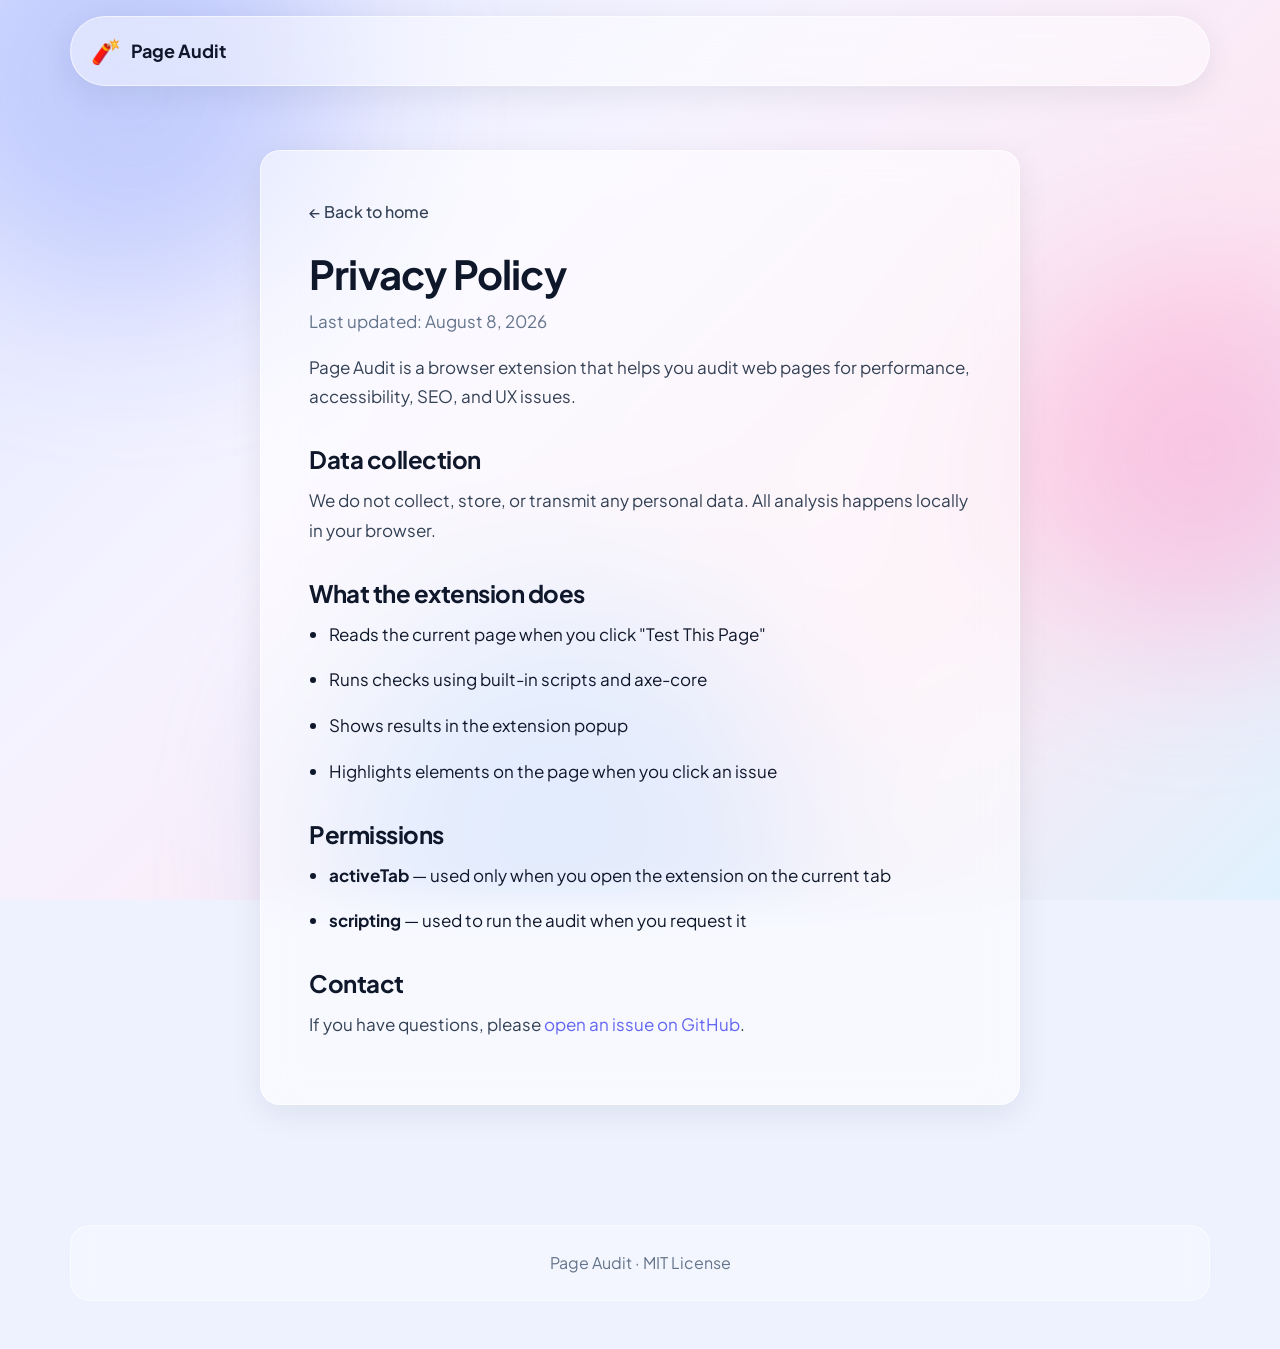
==== commit 1be94093: "Redesign site with readable glassmorphism layout." ====
--- a/website/privacy.html
+++ b/website/privacy.html
@@ -4,53 +4,61 @@
   <meta charset="UTF-8" />
   <meta name="viewport" content="width=device-width, initial-scale=1.0" />
   <title>Privacy Policy — Page Audit</title>
-  <link href="https://fonts.googleapis.com/css2?family=Inter:wght@400;500;600;700&display=swap" rel="stylesheet" />
+  <link href="https://fonts.googleapis.com/css2?family=Plus+Jakarta+Sans:wght@400;500;600;700&display=swap" rel="stylesheet" />
   <link rel="stylesheet" href="styles.css" />
 </head>
 <body>
-  <header class="site-header">
-    <div class="container header-inner">
-      <a href="index.html" class="logo">
-        <span class="logo-icon">🧨</span>
-        Page Audit
+  <div class="bg-gradient" aria-hidden="true"></div>
+  <div class="bg-orbs" aria-hidden="true">
+    <div class="orb orb-1"></div>
+    <div class="orb orb-2"></div>
+    <div class="orb orb-3"></div>
+  </div>
+
+  <header class="header">
+    <div class="wrap header-inner">
+      <a href="index.html" class="brand">
+        <span class="brand-mark">🧨</span>
+        <span>Page Audit</span>
       </a>
     </div>
   </header>
 
-  <main class="page-content">
-    <a href="index.html" class="back-link">← Back to home</a>
-    <h1>Privacy Policy</h1>
-    <p class="updated">Last updated: August 8, 2026</p>
+  <main class="page">
+    <div class="wrap">
+      <article class="glass-card page-card">
+        <a href="index.html" class="back">← Back to home</a>
+        <h1>Privacy Policy</h1>
+        <p class="page-meta">Last updated: August 8, 2026</p>
 
-    <p>Page Audit is a browser extension that audits web pages for performance, accessibility, SEO, and UX issues. Your privacy matters to us.</p>
+        <p>Page Audit is a browser extension that helps you audit web pages for performance, accessibility, SEO, and UX issues.</p>
 
-    <h2>Data collection</h2>
-    <p><strong>We do not collect, store, or transmit any personal data.</strong> The extension runs entirely in your browser on pages you choose to audit.</p>
+        <h2>Data collection</h2>
+        <p>We do not collect, store, or transmit any personal data. All analysis happens locally in your browser.</p>
 
-    <h2>What the extension does</h2>
-    <ul>
-      <li>Analyzes the current webpage's DOM, styles, and performance metrics locally</li>
-      <li>Runs accessibility checks using the bundled axe-core library</li>
-      <li>Displays results in the extension popup</li>
-      <li>Highlights elements on the page when you click an issue</li>
-    </ul>
+        <h2>What the extension does</h2>
+        <ul>
+          <li>Reads the current page when you click "Test This Page"</li>
+          <li>Runs checks using built-in scripts and axe-core</li>
+          <li>Shows results in the extension popup</li>
+          <li>Highlights elements on the page when you click an issue</li>
+        </ul>
 
-    <h2>Permissions</h2>
-    <ul>
-      <li><strong>activeTab</strong> — Accesses the page you're viewing only when you click the extension</li>
-      <li><strong>scripting</strong> — Injects the audit script only when you request an audit</li>
-    </ul>
+        <h2>Permissions</h2>
+        <ul>
+          <li><strong>activeTab</strong> — used only when you open the extension on the current tab</li>
+          <li><strong>scripting</strong> — used to run the audit when you request it</li>
+        </ul>
 
-    <h2>Third-party services</h2>
-    <p>The extension does not connect to external servers. All analysis happens locally.</p>
-
-    <h2>Contact</h2>
-    <p>Questions? <a href="https://github.com/shubhransh-gupta/page-audit/issues">Open an issue on GitHub</a>.</p>
+        <h2>Contact</h2>
+        <p>If you have questions, please <a href="https://github.com/shubhransh-gupta/page-audit/issues">open an issue on GitHub</a>.</p>
+      </article>
+    </div>
   </main>
 
-  <footer class="site-footer">
-    <div class="container footer-inner">
-      <p class="footer-copy">MIT License · Page Audit</p>
+  <footer class="footer">
+    <div class="wrap footer-inner">
+      <p>Page Audit · MIT License</p>
     </div>
   </footer>
 </body>
--- a/website/styles.css
+++ b/website/styles.css
@@ -1,25 +1,22 @@
-/* Page Audit — Clean marketing site */
+/* Page Audit — Glassmorphism marketing site */
 
 :root {
-  --bg: #ffffff;
-  --bg-alt: #f8fafc;
-  --bg-dark: #0f172a;
+  --font: "Plus Jakarta Sans", -apple-system, BlinkMacSystemFont, "Segoe UI", sans-serif;
   --text: #0f172a;
+  --text-soft: #334155;
   --text-muted: #64748b;
-  --border: #e2e8f0;
-  --accent: #ea580c;
-  --accent-hover: #c2410c;
-  --accent-light: #fff7ed;
-  --green: #16a34a;
-  --yellow: #ca8a04;
-  --blue: #2563eb;
-  --purple: #7c3aed;
-  --radius: 12px;
-  --radius-lg: 16px;
-  --shadow: 0 1px 3px rgba(15, 23, 42, 0.08);
-  --shadow-lg: 0 20px 40px rgba(15, 23, 42, 0.1);
-  --font: "Inter", -apple-system, BlinkMacSystemFont, "Segoe UI", sans-serif;
-  --max: 1100px;
+  --white: #ffffff;
+  --primary: #6366f1;
+  --primary-dark: #4f46e5;
+  --primary-light: #818cf8;
+  --glass: rgba(255, 255, 255, 0.55);
+  --glass-border: rgba(255, 255, 255, 0.65);
+  --glass-strong: rgba(255, 255, 255, 0.72);
+  --shadow: 0 8px 32px rgba(15, 23, 42, 0.08);
+  --shadow-lg: 0 24px 64px rgba(15, 23, 42, 0.12);
+  --radius: 20px;
+  --radius-sm: 12px;
+  --max: 1140px;
 }
 
 *, *::before, *::after {
@@ -30,165 +27,248 @@
 
 html {
   scroll-behavior: smooth;
+  font-size: 16px;
 }
 
 body {
   font-family: var(--font);
-  font-size: 16px;
-  line-height: 1.6;
-  color: var(--text);
-  background: var(--bg);
-}
-
-.container {
+  color: var(--text);
+  line-height: 1.65;
+  background: #eef2ff;
+  min-height: 100vh;
+}
+
+.wrap {
+  width: 100%;
   max-width: var(--max);
   margin: 0 auto;
-  padding: 0 24px;
+  padding: 0 28px;
+}
+
+/* Background */
+.bg-gradient {
+  position: fixed;
+  inset: 0;
+  background: linear-gradient(135deg, #e0e7ff 0%, #f5f3ff 35%, #fce7f3 70%, #e0f2fe 100%);
+  z-index: -2;
+}
+
+.bg-orbs {
+  position: fixed;
+  inset: 0;
+  z-index: -1;
+  overflow: hidden;
+  pointer-events: none;
+}
+
+.orb {
+  position: absolute;
+  border-radius: 50%;
+  filter: blur(80px);
+  opacity: 0.55;
+}
+
+.orb-1 {
+  width: 420px;
+  height: 420px;
+  background: #a5b4fc;
+  top: -120px;
+  left: -80px;
+}
+
+.orb-2 {
+  width: 360px;
+  height: 360px;
+  background: #f9a8d4;
+  top: 30%;
+  right: -100px;
+}
+
+.orb-3 {
+  width: 480px;
+  height: 480px;
+  background: #93c5fd;
+  bottom: -180px;
+  left: 25%;
+}
+
+/* Glass card */
+.glass-card {
+  background: var(--glass);
+  backdrop-filter: blur(18px);
+  -webkit-backdrop-filter: blur(18px);
+  border: 1px solid var(--glass-border);
+  border-radius: var(--radius);
+  box-shadow: var(--shadow);
+}
+
+/* Typography */
+h1, h2, h3 {
+  line-height: 1.25;
+  letter-spacing: -0.02em;
+  color: var(--text);
+}
+
+h1 {
+  font-size: clamp(2.5rem, 5vw, 3.75rem);
+  font-weight: 700;
+  margin-bottom: 1.25rem;
+}
+
+h2 {
+  font-size: clamp(1.875rem, 3vw, 2.5rem);
+  font-weight: 700;
+  margin-bottom: 0.75rem;
+}
+
+h3 {
+  font-size: 1.375rem;
+  font-weight: 600;
+  margin-bottom: 0.75rem;
+}
+
+p {
+  font-size: 1.0625rem;
+  color: var(--text-soft);
 }
 
 a {
-  color: var(--accent);
+  color: var(--primary);
   text-decoration: none;
 }
 
 a:hover {
-  text-decoration: underline;
+  color: var(--primary-dark);
 }
 
 code {
   font-family: ui-monospace, "SF Mono", Monaco, monospace;
-  font-size: 0.875em;
-  background: var(--bg-alt);
-  border: 1px solid var(--border);
-  padding: 2px 6px;
-  border-radius: 4px;
+  font-size: 0.95em;
+  background: rgba(99, 102, 241, 0.1);
+  color: var(--primary-dark);
+  padding: 0.15em 0.45em;
+  border-radius: 6px;
 }
 
 pre {
-  background: var(--bg-dark);
-  color: #e2e8f0;
-  padding: 16px;
-  border-radius: var(--radius);
+  background: rgba(15, 23, 42, 0.06);
+  border: 1px solid rgba(255, 255, 255, 0.5);
+  border-radius: var(--radius-sm);
+  padding: 1rem 1.125rem;
   overflow-x: auto;
-  margin: 12px 0;
-  font-size: 13px;
-  line-height: 1.5;
+  margin-top: 1rem;
 }
 
 pre code {
   background: none;
-  border: none;
   padding: 0;
-  color: inherit;
+  color: var(--text);
+  font-size: 1rem;
 }
 
 /* Buttons */
-.btn {
+.button {
   display: inline-flex;
   align-items: center;
   justify-content: center;
-  gap: 8px;
-  padding: 12px 20px;
+  padding: 0.875rem 1.5rem;
   font-family: var(--font);
-  font-size: 15px;
+  font-size: 1rem;
   font-weight: 600;
-  border-radius: var(--radius);
-  border: 2px solid transparent;
+  border-radius: 999px;
+  border: 1px solid transparent;
   cursor: pointer;
+  transition: transform 0.15s ease, box-shadow 0.15s ease, background 0.15s ease;
   text-decoration: none;
-  transition: background 0.15s, border-color 0.15s, color 0.15s;
-}
-
-.btn:hover {
+}
+
+.button:hover {
+  transform: translateY(-1px);
   text-decoration: none;
 }
 
-.btn-primary {
-  background: var(--accent);
-  color: #fff;
-}
-
-.btn-primary:hover {
-  background: var(--accent-hover);
-  color: #fff;
-}
-
-.btn-outline {
-  background: transparent;
-  color: var(--text);
-  border-color: var(--border);
-}
-
-.btn-outline:hover {
-  border-color: var(--text-muted);
-  color: var(--text);
-}
-
-.btn-sm {
-  padding: 8px 16px;
-  font-size: 14px;
-}
-
-.btn-lg {
-  padding: 16px 28px;
-  font-size: 16px;
-}
-
-.btn-block {
+.button-primary {
+  background: linear-gradient(135deg, var(--primary), var(--primary-dark));
+  color: var(--white);
+  box-shadow: 0 10px 30px rgba(99, 102, 241, 0.35);
+}
+
+.button-primary:hover {
+  color: var(--white);
+  box-shadow: 0 14px 36px rgba(99, 102, 241, 0.42);
+}
+
+.button-glass {
+  background: var(--glass-strong);
+  backdrop-filter: blur(12px);
+  border-color: var(--glass-border);
+  color: var(--text);
+}
+
+.button-glass:hover {
+  color: var(--text);
+  background: rgba(255, 255, 255, 0.85);
+}
+
+.button-large {
+  padding: 1rem 1.75rem;
+  font-size: 1.0625rem;
+}
+
+.button-full {
   width: 100%;
 }
 
-.btn.disabled {
-  opacity: 0.5;
+.button.disabled {
+  opacity: 0.55;
   pointer-events: none;
-  cursor: not-allowed;
 }
 
 /* Header */
-.site-header {
+.header {
   position: sticky;
   top: 0;
-  z-index: 100;
-  background: rgba(255, 255, 255, 0.9);
-  backdrop-filter: blur(12px);
-  border-bottom: 1px solid var(--border);
+  z-index: 50;
+  padding: 1rem 0;
 }
 
 .header-inner {
   display: flex;
   align-items: center;
   justify-content: space-between;
-  height: 64px;
-  gap: 24px;
-}
-
-.logo {
-  display: flex;
-  align-items: center;
-  gap: 8px;
+  gap: 1.5rem;
+  padding: 0.875rem 1.25rem;
+  background: rgba(255, 255, 255, 0.45);
+  backdrop-filter: blur(16px);
+  -webkit-backdrop-filter: blur(16px);
+  border: 1px solid rgba(255, 255, 255, 0.6);
+  border-radius: 999px;
+  box-shadow: var(--shadow);
+}
+
+.brand {
+  display: flex;
+  align-items: center;
+  gap: 0.625rem;
+  font-size: 1.125rem;
   font-weight: 700;
-  font-size: 18px;
   color: var(--text);
   text-decoration: none;
 }
 
-.logo:hover {
-  text-decoration: none;
-}
-
-.logo-icon {
-  font-size: 22px;
+.brand-mark {
+  font-size: 1.5rem;
 }
 
 .nav {
   display: flex;
-  gap: 28px;
+  gap: 2rem;
 }
 
 .nav a {
-  color: var(--text-muted);
-  font-size: 15px;
+  font-size: 1rem;
   font-weight: 500;
+  color: var(--text-soft);
   text-decoration: none;
 }
 
@@ -198,471 +278,402 @@
 
 /* Hero */
 .hero {
-  padding: 80px 0 96px;
-  background: linear-gradient(180deg, var(--bg-alt) 0%, var(--bg) 100%);
-}
-
-.hero-grid {
+  padding: 4rem 0 5rem;
+}
+
+.hero-layout {
   display: grid;
-  grid-template-columns: 1fr 1fr;
-  gap: 64px;
-  align-items: center;
-}
-
-.eyebrow {
-  font-size: 14px;
+  grid-template-columns: 1.05fr 0.95fr;
+  gap: 3rem;
+  align-items: center;
+}
+
+.label {
+  display: inline-block;
+  font-size: 0.9375rem;
   font-weight: 600;
-  color: var(--accent);
-  text-transform: uppercase;
-  letter-spacing: 0.05em;
-  margin-bottom: 16px;
-}
-
-.hero h1 {
-  font-size: clamp(32px, 5vw, 48px);
+  color: var(--primary-dark);
+  background: rgba(99, 102, 241, 0.12);
+  padding: 0.5rem 1rem;
+  border-radius: 999px;
+  margin-bottom: 1.25rem;
+}
+
+.hero-description {
+  font-size: 1.1875rem;
+  line-height: 1.75;
+  margin-bottom: 2rem;
+  max-width: 34rem;
+}
+
+.hero-buttons {
+  display: flex;
+  flex-wrap: wrap;
+  gap: 1rem;
+  margin-bottom: 1.75rem;
+}
+
+.hero-tags {
+  display: flex;
+  flex-wrap: wrap;
+  gap: 0.75rem;
+}
+
+.hero-tags span {
+  font-size: 0.9375rem;
+  font-weight: 500;
+  color: var(--text-muted);
+  background: rgba(255, 255, 255, 0.5);
+  border: 1px solid rgba(255, 255, 255, 0.7);
+  padding: 0.5rem 1rem;
+  border-radius: 999px;
+}
+
+/* Preview card */
+.preview {
+  padding: 1.75rem;
+}
+
+.preview-top {
+  display: flex;
+  justify-content: space-between;
+  align-items: center;
+  margin-bottom: 1.5rem;
+  padding-bottom: 1rem;
+  border-bottom: 1px solid rgba(255, 255, 255, 0.45);
+}
+
+.preview-top strong {
+  font-size: 1.125rem;
+}
+
+.preview-top span {
+  font-size: 0.9375rem;
+  color: var(--text-muted);
+}
+
+.preview-overall {
+  text-align: center;
+  margin-bottom: 1.75rem;
+}
+
+.preview-score {
+  display: block;
+  font-size: 4rem;
   font-weight: 700;
-  line-height: 1.15;
-  letter-spacing: -0.02em;
-  margin-bottom: 20px;
-}
-
-.lead {
-  font-size: 18px;
+  line-height: 1;
+  color: var(--primary-dark);
+}
+
+.preview-label {
+  font-size: 1rem;
   color: var(--text-muted);
-  line-height: 1.7;
-  margin-bottom: 32px;
-  max-width: 520px;
-}
-
-.hero-actions {
-  display: flex;
-  gap: 12px;
-  flex-wrap: wrap;
-  margin-bottom: 28px;
-}
-
-.hero-meta {
-  list-style: none;
-  display: flex;
-  flex-wrap: wrap;
-  gap: 20px;
-  font-size: 14px;
-  color: var(--text-muted);
-}
-
-.hero-meta li::before {
-  content: "✓ ";
-  color: var(--green);
-  font-weight: 600;
-}
-
-/* Preview card */
-.hero-preview {
-  display: flex;
-  justify-content: center;
-}
-
-.preview-card {
-  width: 100%;
-  max-width: 360px;
-  background: var(--bg-dark);
-  border-radius: var(--radius-lg);
-  padding: 20px;
-  box-shadow: var(--shadow-lg);
-  color: #e2e8f0;
-}
-
-.preview-header {
+}
+
+.preview-metrics {
+  display: flex;
+  flex-direction: column;
+  gap: 1rem;
+  margin-bottom: 1.5rem;
+}
+
+.metric-head {
   display: flex;
   justify-content: space-between;
   align-items: center;
-  font-size: 13px;
-  font-weight: 600;
-  margin-bottom: 20px;
-  padding-bottom: 12px;
-  border-bottom: 1px solid #334155;
-}
-
-.preview-url {
-  color: #94a3b8;
-  font-weight: 400;
-  font-size: 11px;
-  max-width: 140px;
+  margin-bottom: 0.5rem;
+  font-size: 1rem;
+}
+
+.metric-head span {
+  color: var(--text-soft);
+}
+
+.metric-head strong {
+  font-size: 1.0625rem;
+  color: var(--text);
+}
+
+.metric-bar {
+  height: 10px;
+  background: rgba(255, 255, 255, 0.45);
+  border-radius: 999px;
   overflow: hidden;
-  text-overflow: ellipsis;
-  white-space: nowrap;
-}
-
-.preview-score {
-  text-align: center;
-  margin-bottom: 20px;
-}
-
-.preview-overall {
-  font-size: 48px;
-  font-weight: 700;
-  color: #fff;
-  line-height: 1;
-}
-
-.preview-score span {
-  font-size: 12px;
-  color: #94a3b8;
-}
-
-.preview-bars {
-  display: flex;
-  flex-direction: column;
-  gap: 10px;
-  margin-bottom: 16px;
-}
-
-.bar-row {
-  display: grid;
-  grid-template-columns: 90px 1fr 28px;
-  align-items: center;
-  gap: 8px;
-  font-size: 11px;
-}
-
-.bar {
-  height: 6px;
-  background: #334155;
-  border-radius: 3px;
-  overflow: hidden;
-}
-
-.bar i {
+}
+
+.metric-bar span {
   display: block;
   height: 100%;
-  background: var(--accent);
-  border-radius: 3px;
-}
-
-.bar-row:nth-child(1) i { background: var(--green); }
-.bar-row:nth-child(2) i { background: var(--yellow); }
-.bar-row:nth-child(3) i { background: var(--blue); }
-.bar-row:nth-child(4) i { background: var(--purple); }
+  border-radius: 999px;
+  background: linear-gradient(90deg, var(--primary-light), var(--primary));
+}
 
 .preview-issues {
-  border-top: 1px solid #334155;
-  padding-top: 12px;
-}
-
-.preview-issues .issue {
-  font-size: 11px;
-  color: #fbbf24;
-  padding: 6px 0;
-  border-bottom: 1px solid #1e293b;
-}
-
-.preview-issues .issue:last-child {
+  border-top: 1px solid rgba(255, 255, 255, 0.45);
+  padding-top: 1rem;
+}
+
+.preview-issues p {
+  font-size: 1rem;
+  color: var(--text-soft);
+  padding: 0.625rem 0;
+  border-bottom: 1px solid rgba(255, 255, 255, 0.35);
+}
+
+.preview-issues p:last-child {
   border-bottom: none;
+}
+
+.preview-issues p::before {
+  content: "⚠ ";
+  color: #f59e0b;
 }
 
 /* Sections */
 .section {
-  padding: 80px 0;
-}
-
-.section-alt {
-  background: var(--bg-alt);
-}
-
-.section-head {
+  padding: 4.5rem 0;
+}
+
+.section-title {
   text-align: center;
-  max-width: 600px;
-  margin: 0 auto 48px;
-}
-
-.section-head h2 {
-  font-size: 32px;
-  font-weight: 700;
-  letter-spacing: -0.02em;
-  margin-bottom: 12px;
-}
-
-.section-head p {
-  color: var(--text-muted);
-  font-size: 17px;
-}
-
-/* Features */
-.feature-grid {
+  max-width: 42rem;
+  margin: 0 auto 3rem;
+}
+
+.section-title p {
+  font-size: 1.125rem;
+}
+
+.grid-3 {
   display: grid;
-  grid-template-columns: repeat(auto-fit, minmax(280px, 1fr));
-  gap: 24px;
-}
-
-.feature-card {
-  background: var(--bg);
-  border: 1px solid var(--border);
-  border-radius: var(--radius-lg);
-  padding: 28px;
-  transition: box-shadow 0.2s;
-}
-
-.feature-card:hover {
-  box-shadow: var(--shadow-lg);
+  grid-template-columns: repeat(3, 1fr);
+  gap: 1.5rem;
+}
+
+.grid-4 {
+  display: grid;
+  grid-template-columns: repeat(4, 1fr);
+  gap: 1.5rem;
+}
+
+.feature,
+.step-card,
+.install-option,
+.install-main {
+  padding: 2rem;
 }
 
 .feature-icon {
-  font-size: 28px;
-  margin-bottom: 16px;
-}
-
-.feature-card h3 {
-  font-size: 18px;
-  font-weight: 600;
-  margin-bottom: 8px;
-}
-
-.feature-card p {
-  font-size: 15px;
-  color: var(--text-muted);
-  line-height: 1.6;
-}
-
-/* Install cards */
-.install-grid {
-  display: grid;
-  grid-template-columns: repeat(auto-fit, minmax(300px, 1fr));
-  gap: 24px;
-}
-
-.install-card {
-  background: var(--bg);
-  border: 1px solid var(--border);
-  border-radius: var(--radius-lg);
-  padding: 28px;
-  position: relative;
-}
-
-.install-card.recommended {
-  border-color: var(--accent);
-  box-shadow: 0 0 0 1px var(--accent);
-}
-
-.install-badge {
-  display: inline-block;
-  background: var(--accent-light);
-  color: var(--accent);
-  font-size: 12px;
-  font-weight: 600;
-  padding: 4px 10px;
-  border-radius: 20px;
-  margin-bottom: 12px;
-}
-
-.install-badge-soon {
-  background: #f1f5f9;
-  color: var(--text-muted);
-}
-
-.install-card h3 {
-  font-size: 20px;
-  font-weight: 600;
-  margin-bottom: 8px;
-}
-
-.install-card > p {
-  font-size: 15px;
-  color: var(--text-muted);
-  margin-bottom: 16px;
-}
-
-.install-card ol,
-.install-card ul {
-  margin: 0 0 16px 20px;
-  font-size: 14px;
-  color: var(--text-muted);
-  line-height: 1.8;
-}
-
-.install-card ol li,
-.install-card ul li {
-  margin-bottom: 4px;
-}
-
-.browser-list {
-  list-style: disc;
-}
-
-.install-note {
-  font-size: 13px !important;
-  margin-top: 12px !important;
-}
-
-.install-card .btn {
-  margin-top: 8px;
-}
-
-/* Steps */
-.steps-grid {
-  display: grid;
-  grid-template-columns: repeat(auto-fit, minmax(220px, 1fr));
-  gap: 32px;
-}
-
-.step {
-  text-align: center;
-}
-
-.step-num {
+  font-size: 2rem;
+  margin-bottom: 1rem;
+}
+
+.feature p,
+.step-card p,
+.install-option p,
+.install-main p {
+  font-size: 1.0625rem;
+  line-height: 1.7;
+}
+
+.step-number {
   display: inline-flex;
   align-items: center;
   justify-content: center;
-  width: 40px;
-  height: 40px;
-  background: var(--accent-light);
-  color: var(--accent);
+  width: 2.75rem;
+  height: 2.75rem;
+  background: rgba(99, 102, 241, 0.15);
+  color: var(--primary-dark);
+  font-size: 1.125rem;
   font-weight: 700;
   border-radius: 50%;
-  margin-bottom: 16px;
-}
-
-.step h3 {
-  font-size: 17px;
+  margin-bottom: 1.25rem;
+}
+
+/* Install */
+.install-layout {
+  display: grid;
+  grid-template-columns: 1.3fr 1fr;
+  gap: 1.5rem;
+  align-items: start;
+}
+
+.install-side {
+  display: flex;
+  flex-direction: column;
+  gap: 1.5rem;
+}
+
+.pill {
+  display: inline-block;
+  font-size: 0.875rem;
   font-weight: 600;
-  margin-bottom: 8px;
-}
-
-.step p {
-  font-size: 15px;
+  color: var(--primary-dark);
+  background: rgba(99, 102, 241, 0.12);
+  padding: 0.4rem 0.875rem;
+  border-radius: 999px;
+  margin-bottom: 1rem;
+}
+
+.steps-list {
+  margin: 1.5rem 0 2rem 1.25rem;
+  font-size: 1.0625rem;
+  color: var(--text-soft);
+  line-height: 1.8;
+}
+
+.steps-list li {
+  margin-bottom: 0.75rem;
+}
+
+.steps-list strong {
+  color: var(--text);
+}
+
+/* CTA */
+.cta {
+  text-align: center;
+  padding: 3.5rem 2rem;
+}
+
+.cta h2 {
+  margin-bottom: 0.75rem;
+}
+
+.cta p {
+  font-size: 1.125rem;
+  margin-bottom: 2rem;
+}
+
+/* Footer */
+.footer {
+  padding: 2.5rem 0 3rem;
+}
+
+.footer-inner {
+  display: flex;
+  flex-direction: column;
+  align-items: center;
+  gap: 1rem;
+  text-align: center;
+  padding: 1.5rem;
+  background: rgba(255, 255, 255, 0.35);
+  backdrop-filter: blur(12px);
+  border: 1px solid rgba(255, 255, 255, 0.55);
+  border-radius: var(--radius);
+}
+
+.footer-inner p {
+  font-size: 1rem;
   color: var(--text-muted);
 }
 
-/* CTA */
-.section-cta {
-  background: var(--bg-dark);
-  color: #fff;
-  text-align: center;
-}
-
-.cta-inner h2 {
-  font-size: 32px;
-  font-weight: 700;
-  margin-bottom: 12px;
-}
-
-.cta-inner p {
-  color: #94a3b8;
-  font-size: 17px;
-  margin-bottom: 28px;
-}
-
-/* Footer */
-.site-footer {
-  padding: 48px 0;
-  border-top: 1px solid var(--border);
-}
-
-.footer-inner {
-  display: flex;
-  flex-direction: column;
-  align-items: center;
-  gap: 16px;
-  text-align: center;
-}
-
-.footer-brand {
-  font-weight: 700;
-  font-size: 16px;
-}
-
-.footer-nav {
-  display: flex;
-  gap: 24px;
+.footer nav {
+  display: flex;
+  gap: 1.75rem;
   flex-wrap: wrap;
   justify-content: center;
 }
 
-.footer-nav a {
+.footer nav a {
+  font-size: 1rem;
+  font-weight: 500;
+  color: var(--text-soft);
+  text-decoration: none;
+}
+
+.footer nav a:hover {
+  color: var(--primary-dark);
+}
+
+/* Privacy page */
+.page {
+  padding: 3rem 0 5rem;
+}
+
+.page-card {
+  max-width: 760px;
+  margin: 0 auto;
+  padding: 3rem;
+}
+
+.page-card h1 {
+  font-size: 2.5rem;
+  margin-bottom: 0.5rem;
+}
+
+.page-meta {
+  font-size: 1rem;
   color: var(--text-muted);
-  font-size: 14px;
+  margin-bottom: 2rem;
+}
+
+.page-card h2 {
+  font-size: 1.5rem;
+  margin-top: 2rem;
+  margin-bottom: 0.75rem;
+}
+
+.page-card p,
+.page-card li {
+  font-size: 1.0625rem;
+  line-height: 1.75;
+  margin-bottom: 1rem;
+}
+
+.page-card ul {
+  margin: 0 0 1rem 1.25rem;
+}
+
+.back {
+  display: inline-block;
+  margin-bottom: 1.5rem;
+  font-size: 1rem;
+  font-weight: 500;
+  color: var(--text-soft);
   text-decoration: none;
 }
 
-.footer-nav a:hover {
-  color: var(--text);
-}
-
-.footer-copy {
-  font-size: 13px;
-  color: var(--text-muted);
-}
-
-/* Privacy page */
-.page-content {
-  max-width: 680px;
-  margin: 0 auto;
-  padding: 64px 24px 96px;
-}
-
-.page-content h1 {
-  font-size: 36px;
-  font-weight: 700;
-  margin-bottom: 8px;
-}
-
-.page-content .updated {
-  color: var(--text-muted);
-  font-size: 14px;
-  margin-bottom: 32px;
-}
-
-.page-content h2 {
-  font-size: 22px;
-  font-weight: 600;
-  margin: 32px 0 12px;
-}
-
-.page-content p,
-.page-content li {
-  color: var(--text-muted);
-  margin-bottom: 12px;
-  line-height: 1.7;
-}
-
-.page-content ul {
-  padding-left: 24px;
-  margin-bottom: 16px;
-}
-
-.back-link {
-  display: inline-block;
-  margin-bottom: 24px;
-  font-size: 14px;
-  font-weight: 500;
-  color: var(--text-muted);
-  text-decoration: none;
-}
-
-.back-link:hover {
-  color: var(--accent);
+.back:hover {
+  color: var(--primary-dark);
 }
 
 /* Responsive */
+@media (max-width: 1024px) {
+  .hero-layout,
+  .install-layout,
+  .grid-3,
+  .grid-4 {
+    grid-template-columns: 1fr 1fr;
+  }
+}
+
 @media (max-width: 768px) {
   .header-inner .nav,
-  .header-inner .btn-sm {
+  .header-inner .button-primary:not(.button-large) {
     display: none;
   }
 
-  .hero-grid {
+  .hero-layout,
+  .install-layout,
+  .grid-3,
+  .grid-4 {
     grid-template-columns: 1fr;
-    gap: 48px;
   }
 
   .hero {
-    padding: 48px 0 64px;
+    padding-top: 2rem;
   }
 
-  .hero-preview {
+  .preview {
     order: -1;
   }
 
   .section {
-    padding: 56px 0;
+    padding: 3.5rem 0;
   }
-}
+
+  .page-card {
+    padding: 2rem 1.5rem;
+  }
+}
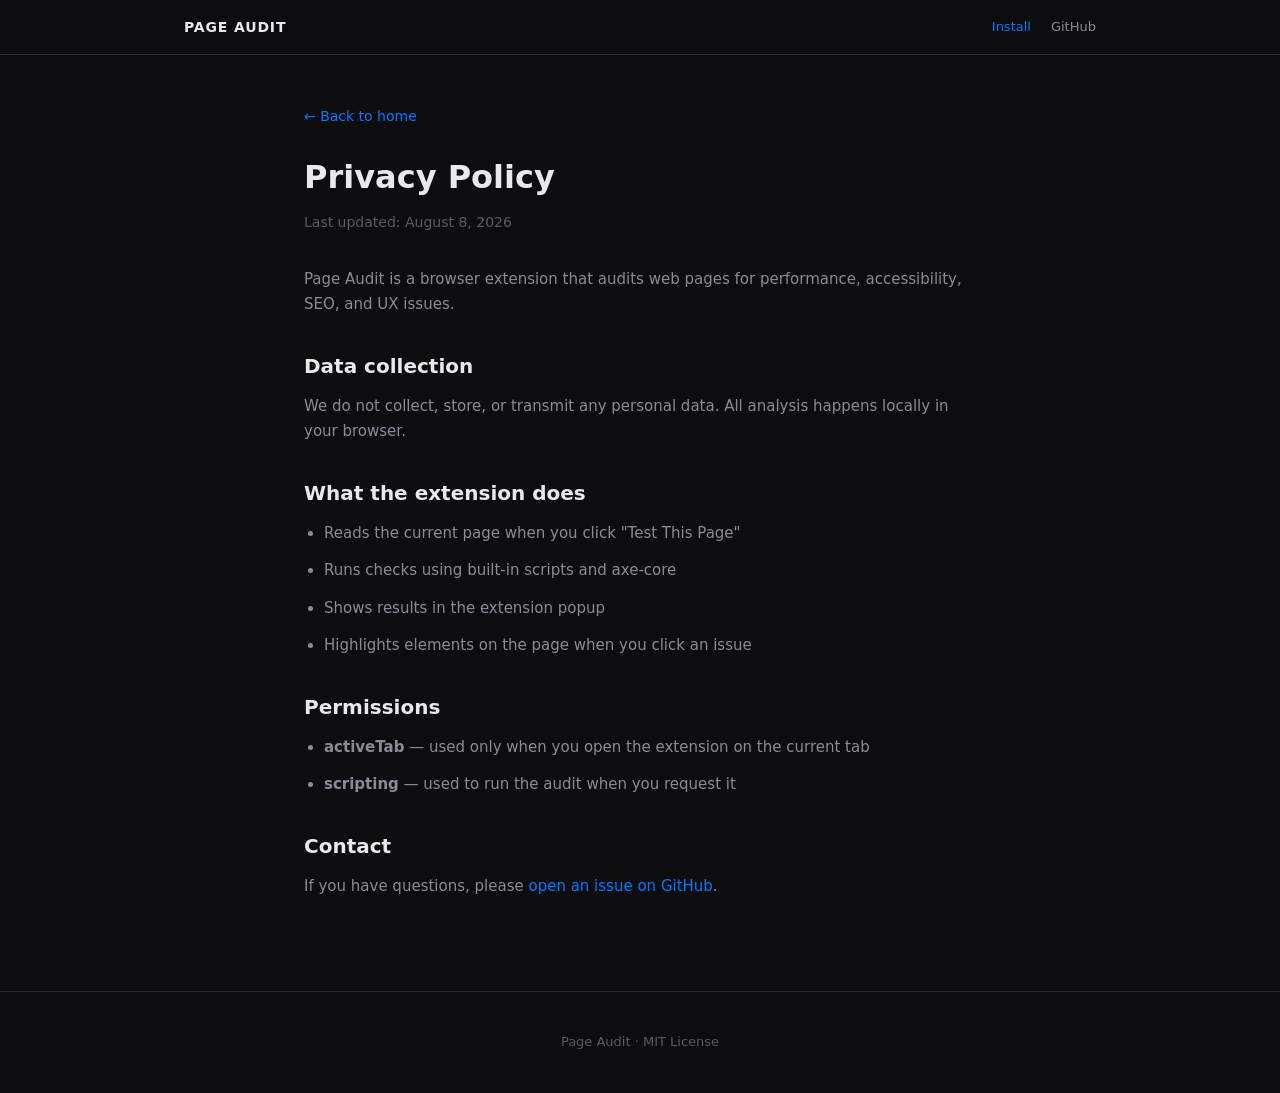
==== commit 79f7f548: "Match marketing site UI to ctrl-web design." ====
--- a/website/privacy.html
+++ b/website/privacy.html
@@ -1,65 +1,55 @@
 <!DOCTYPE html>
 <html lang="en">
 <head>
-  <meta charset="UTF-8" />
-  <meta name="viewport" content="width=device-width, initial-scale=1.0" />
+  <meta charset="UTF-8">
+  <meta name="viewport" content="width=device-width, initial-scale=1.0">
   <title>Privacy Policy — Page Audit</title>
-  <link href="https://fonts.googleapis.com/css2?family=Plus+Jakarta+Sans:wght@400;500;600;700&display=swap" rel="stylesheet" />
-  <link rel="stylesheet" href="styles.css" />
+  <meta name="theme-color" content="#0d0d10">
+  <link rel="stylesheet" href="styles.css">
 </head>
 <body>
-  <div class="bg-gradient" aria-hidden="true"></div>
-  <div class="bg-orbs" aria-hidden="true">
-    <div class="orb orb-1"></div>
-    <div class="orb orb-2"></div>
-    <div class="orb orb-3"></div>
-  </div>
+  <a class="skip-link" href="#main">Skip to content</a>
 
-  <header class="header">
-    <div class="wrap header-inner">
-      <a href="index.html" class="brand">
-        <span class="brand-mark">🧨</span>
-        <span>Page Audit</span>
-      </a>
-    </div>
+  <header class="site-header">
+    <nav class="nav" aria-label="Main">
+      <a href="index.html" class="nav__logo">PAGE AUDIT</a>
+      <div class="nav__links">
+        <a href="index.html#install" class="nav__link nav__link--accent">Install</a>
+        <a href="https://github.com/shubhransh-gupta/page-audit" class="nav__link" target="_blank" rel="noopener">GitHub</a>
+      </div>
+    </nav>
   </header>
 
-  <main class="page">
-    <div class="wrap">
-      <article class="glass-card page-card">
-        <a href="index.html" class="back">← Back to home</a>
-        <h1>Privacy Policy</h1>
-        <p class="page-meta">Last updated: August 8, 2026</p>
+  <main id="main" class="privacy-page">
+    <a href="index.html" class="back-link">← Back to home</a>
+    <h1>Privacy Policy</h1>
+    <p class="updated">Last updated: August 8, 2026</p>
 
-        <p>Page Audit is a browser extension that helps you audit web pages for performance, accessibility, SEO, and UX issues.</p>
+    <p>Page Audit is a browser extension that audits web pages for performance, accessibility, SEO, and UX issues.</p>
 
-        <h2>Data collection</h2>
-        <p>We do not collect, store, or transmit any personal data. All analysis happens locally in your browser.</p>
+    <h2>Data collection</h2>
+    <p>We do not collect, store, or transmit any personal data. All analysis happens locally in your browser.</p>
 
-        <h2>What the extension does</h2>
-        <ul>
-          <li>Reads the current page when you click "Test This Page"</li>
-          <li>Runs checks using built-in scripts and axe-core</li>
-          <li>Shows results in the extension popup</li>
-          <li>Highlights elements on the page when you click an issue</li>
-        </ul>
+    <h2>What the extension does</h2>
+    <ul>
+      <li>Reads the current page when you click "Test This Page"</li>
+      <li>Runs checks using built-in scripts and axe-core</li>
+      <li>Shows results in the extension popup</li>
+      <li>Highlights elements on the page when you click an issue</li>
+    </ul>
 
-        <h2>Permissions</h2>
-        <ul>
-          <li><strong>activeTab</strong> — used only when you open the extension on the current tab</li>
-          <li><strong>scripting</strong> — used to run the audit when you request it</li>
-        </ul>
+    <h2>Permissions</h2>
+    <ul>
+      <li><strong>activeTab</strong> — used only when you open the extension on the current tab</li>
+      <li><strong>scripting</strong> — used to run the audit when you request it</li>
+    </ul>
 
-        <h2>Contact</h2>
-        <p>If you have questions, please <a href="https://github.com/shubhransh-gupta/page-audit/issues">open an issue on GitHub</a>.</p>
-      </article>
-    </div>
+    <h2>Contact</h2>
+    <p>If you have questions, please <a href="https://github.com/shubhransh-gupta/page-audit/issues">open an issue on GitHub</a>.</p>
   </main>
 
-  <footer class="footer">
-    <div class="wrap footer-inner">
-      <p>Page Audit · MIT License</p>
-    </div>
+  <footer class="site-footer">
+    <p class="site-footer__copy">Page Audit · MIT License</p>
   </footer>
 </body>
 </html>
--- a/website/styles.css
+++ b/website/styles.css
@@ -1,679 +1,705 @@
-/* Page Audit — Glassmorphism marketing site */
-
 :root {
-  --font: "Plus Jakarta Sans", -apple-system, BlinkMacSystemFont, "Segoe UI", sans-serif;
-  --text: #0f172a;
-  --text-soft: #334155;
-  --text-muted: #64748b;
-  --white: #ffffff;
-  --primary: #6366f1;
-  --primary-dark: #4f46e5;
-  --primary-light: #818cf8;
-  --glass: rgba(255, 255, 255, 0.55);
-  --glass-border: rgba(255, 255, 255, 0.65);
-  --glass-strong: rgba(255, 255, 255, 0.72);
-  --shadow: 0 8px 32px rgba(15, 23, 42, 0.08);
-  --shadow-lg: 0 24px 64px rgba(15, 23, 42, 0.12);
-  --radius: 20px;
-  --radius-sm: 12px;
-  --max: 1140px;
-}
-
-*, *::before, *::after {
-  box-sizing: border-box;
-  margin: 0;
-  padding: 0;
-}
-
-html {
-  scroll-behavior: smooth;
+  --bg: #0d0d10;
+  --bg-secondary: #1a1a1f;
+  --bg-tertiary: #24242c;
+  --text: #e8e8ed;
+  --text-secondary: #8b8b96;
+  --text-muted: #5a5a64;
+  --accent: #007aff;
+  --accent-hover: #0066d6;
+  --success: #30d158;
+  --warning: #ff9f0a;
+  --error: #ff453a;
+  --border: #2a2a32;
+  --radius: 10px;
+  --radius-sm: 6px;
+  --max-width: 960px;
+}
+
+* { box-sizing: border-box; margin: 0; padding: 0; }
+
+html { scroll-behavior: smooth; }
+
+body {
+  font-family: -apple-system, BlinkMacSystemFont, 'Segoe UI', system-ui, sans-serif;
+  background: var(--bg);
+  color: var(--text);
+  line-height: 1.6;
+  -webkit-font-smoothing: antialiased;
+}
+
+.skip-link {
+  position: absolute;
+  top: -100px;
+  left: 16px;
+  background: var(--accent);
+  color: white;
+  padding: 8px 16px;
+  border-radius: var(--radius-sm);
+  z-index: 1000;
+  text-decoration: none;
+}
+
+.skip-link:focus { top: 16px; }
+
+/* Header */
+.site-header {
+  position: sticky;
+  top: 0;
+  z-index: 100;
+  background: rgba(13, 13, 16, 0.85);
+  backdrop-filter: blur(12px);
+  border-bottom: 1px solid var(--border);
+}
+
+.nav {
+  display: flex;
+  justify-content: space-between;
+  align-items: center;
+  padding: 16px 24px;
+  max-width: var(--max-width);
+  margin: 0 auto;
+}
+
+.nav__logo {
+  font-weight: 700;
+  letter-spacing: 0.06em;
+  font-size: 14px;
+  color: var(--text);
+  text-decoration: none;
+}
+
+.nav__links {
+  display: flex;
+  gap: 20px;
+  align-items: center;
+}
+
+.nav__link {
+  color: var(--text-secondary);
+  text-decoration: none;
+  font-size: 13px;
+  transition: color 0.15s;
+}
+
+.nav__link:hover { color: var(--text); }
+
+.nav__link--accent { color: var(--accent); font-weight: 500; }
+
+/* Hero */
+.hero {
+  text-align: center;
+  padding: 80px 24px 64px;
+  max-width: 720px;
+  margin: 0 auto;
+}
+
+.hero__badge {
+  display: inline-block;
+  font-size: 11px;
+  text-transform: uppercase;
+  letter-spacing: 0.08em;
+  color: var(--text-muted);
+  border: 1px solid var(--border);
+  padding: 4px 12px;
+  border-radius: 100px;
+  margin-bottom: 24px;
+}
+
+.hero h1 {
+  font-size: clamp(52px, 10vw, 80px);
+  font-weight: 700;
+  letter-spacing: -0.03em;
+  line-height: 1;
+}
+
+.hero__tagline {
+  font-size: 22px;
+  color: var(--text-secondary);
+  margin-top: 12px;
+}
+
+.hero__desc {
   font-size: 16px;
-}
-
-body {
-  font-family: var(--font);
-  color: var(--text);
-  line-height: 1.65;
-  background: #eef2ff;
-  min-height: 100vh;
-}
-
-.wrap {
-  width: 100%;
-  max-width: var(--max);
-  margin: 0 auto;
-  padding: 0 28px;
-}
-
-/* Background */
-.bg-gradient {
-  position: fixed;
-  inset: 0;
-  background: linear-gradient(135deg, #e0e7ff 0%, #f5f3ff 35%, #fce7f3 70%, #e0f2fe 100%);
-  z-index: -2;
-}
-
-.bg-orbs {
-  position: fixed;
-  inset: 0;
-  z-index: -1;
-  overflow: hidden;
-  pointer-events: none;
-}
-
-.orb {
-  position: absolute;
-  border-radius: 50%;
-  filter: blur(80px);
-  opacity: 0.55;
-}
-
-.orb-1 {
-  width: 420px;
-  height: 420px;
-  background: #a5b4fc;
-  top: -120px;
-  left: -80px;
-}
-
-.orb-2 {
-  width: 360px;
-  height: 360px;
-  background: #f9a8d4;
-  top: 30%;
-  right: -100px;
-}
-
-.orb-3 {
-  width: 480px;
-  height: 480px;
-  background: #93c5fd;
-  bottom: -180px;
-  left: 25%;
-}
-
-/* Glass card */
-.glass-card {
-  background: var(--glass);
-  backdrop-filter: blur(18px);
-  -webkit-backdrop-filter: blur(18px);
-  border: 1px solid var(--glass-border);
-  border-radius: var(--radius);
-  box-shadow: var(--shadow);
-}
-
-/* Typography */
-h1, h2, h3 {
-  line-height: 1.25;
-  letter-spacing: -0.02em;
-  color: var(--text);
-}
-
-h1 {
-  font-size: clamp(2.5rem, 5vw, 3.75rem);
-  font-weight: 700;
-  margin-bottom: 1.25rem;
-}
-
-h2 {
-  font-size: clamp(1.875rem, 3vw, 2.5rem);
-  font-weight: 700;
-  margin-bottom: 0.75rem;
-}
-
-h3 {
-  font-size: 1.375rem;
-  font-weight: 600;
-  margin-bottom: 0.75rem;
-}
-
-p {
-  font-size: 1.0625rem;
-  color: var(--text-soft);
-}
-
-a {
-  color: var(--primary);
-  text-decoration: none;
-}
-
-a:hover {
-  color: var(--primary-dark);
-}
-
-code {
-  font-family: ui-monospace, "SF Mono", Monaco, monospace;
-  font-size: 0.95em;
-  background: rgba(99, 102, 241, 0.1);
-  color: var(--primary-dark);
-  padding: 0.15em 0.45em;
-  border-radius: 6px;
-}
-
-pre {
-  background: rgba(15, 23, 42, 0.06);
-  border: 1px solid rgba(255, 255, 255, 0.5);
-  border-radius: var(--radius-sm);
-  padding: 1rem 1.125rem;
-  overflow-x: auto;
-  margin-top: 1rem;
-}
-
-pre code {
-  background: none;
-  padding: 0;
-  color: var(--text);
-  font-size: 1rem;
+  color: var(--text-secondary);
+  margin-top: 20px;
+  line-height: 1.7;
+}
+
+.hero__quote {
+  margin: 28px 0 32px;
+  font-size: 15px;
+  color: var(--text-muted);
+  font-style: italic;
+  border: none;
+}
+
+.hero__cta {
+  display: flex;
+  gap: 12px;
+  flex-wrap: wrap;
+  justify-content: center;
+}
+
+.hero__note {
+  margin-top: 20px;
+  font-size: 12px;
+  color: var(--text-muted);
 }
 
 /* Buttons */
-.button {
+.btn {
   display: inline-flex;
   align-items: center;
   justify-content: center;
-  padding: 0.875rem 1.5rem;
-  font-family: var(--font);
-  font-size: 1rem;
+  padding: 12px 24px;
+  border-radius: var(--radius-sm);
+  font-size: 14px;
+  font-weight: 500;
+  text-decoration: none;
+  transition: opacity 0.15s, transform 0.15s;
+  border: none;
+  cursor: pointer;
+}
+
+.btn:hover { opacity: 0.9; transform: translateY(-1px); }
+
+.btn--primary { background: var(--accent); color: white; }
+.btn--secondary { background: var(--bg-secondary); color: var(--text); border: 1px solid var(--border); }
+.btn--small { padding: 8px 16px; font-size: 13px; margin-top: 8px; }
+
+/* Sections */
+.section {
+  padding: 72px 24px;
+}
+
+.section__inner {
+  max-width: var(--max-width);
+  margin: 0 auto;
+}
+
+.section__title {
+  font-size: clamp(24px, 4vw, 32px);
   font-weight: 600;
-  border-radius: 999px;
-  border: 1px solid transparent;
-  cursor: pointer;
-  transition: transform 0.15s ease, box-shadow 0.15s ease, background 0.15s ease;
-  text-decoration: none;
-}
-
-.button:hover {
-  transform: translateY(-1px);
-  text-decoration: none;
-}
-
-.button-primary {
-  background: linear-gradient(135deg, var(--primary), var(--primary-dark));
-  color: var(--white);
-  box-shadow: 0 10px 30px rgba(99, 102, 241, 0.35);
-}
-
-.button-primary:hover {
-  color: var(--white);
-  box-shadow: 0 14px 36px rgba(99, 102, 241, 0.42);
-}
-
-.button-glass {
-  background: var(--glass-strong);
-  backdrop-filter: blur(12px);
-  border-color: var(--glass-border);
+  letter-spacing: -0.02em;
+  margin-bottom: 12px;
+}
+
+.section__title--center { text-align: center; }
+
+.section__subtitle {
+  text-align: center;
+  color: var(--text-secondary);
+  font-size: 15px;
+  margin-bottom: 40px;
+}
+
+.section__lead {
+  font-size: 16px;
+  color: var(--text-secondary);
+  margin-bottom: 20px;
+  line-height: 1.7;
+}
+
+/* About */
+.about { border-top: 1px solid var(--border); }
+
+.about__grid {
+  display: grid;
+  grid-template-columns: 1fr 280px;
+  gap: 40px;
+  align-items: start;
+}
+
+.about__list {
+  list-style: none;
+  margin: 20px 0;
+}
+
+.about__list li {
+  padding: 12px 0;
+  border-bottom: 1px solid var(--border);
+  font-size: 14px;
+  color: var(--text-secondary);
+}
+
+.about__list li:last-child { border-bottom: none; }
+
+.about__note {
+  font-size: 14px;
+  color: var(--text-muted);
+  line-height: 1.7;
+}
+
+.about__card {
+  background: var(--bg-secondary);
+  border: 1px solid var(--border);
+  border-radius: var(--radius);
+  padding: 24px;
+}
+
+.about__card-label {
+  font-size: 11px;
+  text-transform: uppercase;
+  letter-spacing: 0.06em;
+  color: var(--text-muted);
+  margin-bottom: 16px;
+}
+
+.score-list {
+  list-style: none;
+  margin-bottom: 16px;
+}
+
+.score-list li {
+  display: flex;
+  justify-content: space-between;
+  padding: 8px 0;
+  border-bottom: 1px solid var(--border);
+  font-size: 14px;
+  color: var(--text-secondary);
+}
+
+.score-list li:last-child { border-bottom: none; }
+
+.score-list strong {
   color: var(--text);
-}
-
-.button-glass:hover {
-  color: var(--text);
-  background: rgba(255, 255, 255, 0.85);
-}
-
-.button-large {
-  padding: 1rem 1.75rem;
-  font-size: 1.0625rem;
-}
-
-.button-full {
-  width: 100%;
-}
-
-.button.disabled {
-  opacity: 0.55;
-  pointer-events: none;
-}
-
-/* Header */
-.header {
-  position: sticky;
-  top: 0;
-  z-index: 50;
-  padding: 1rem 0;
-}
-
-.header-inner {
+  font-weight: 600;
+}
+
+.about__issues p {
+  font-size: 12px;
+  color: var(--warning);
+  padding: 6px 0;
+  border-top: 1px solid var(--border);
+}
+
+.about__issues p:first-child {
+  padding-top: 12px;
+}
+
+/* Features */
+.features { background: var(--bg-secondary); border-top: 1px solid var(--border); border-bottom: 1px solid var(--border); }
+
+.features__grid {
+  display: grid;
+  grid-template-columns: repeat(auto-fill, minmax(260px, 1fr));
+  gap: 16px;
+}
+
+.feature {
+  padding: 24px;
+  background: var(--bg);
+  border: 1px solid var(--border);
+  border-radius: var(--radius);
+  transition: border-color 0.15s;
+}
+
+.feature:hover { border-color: var(--accent); }
+
+.feature__icon { font-size: 28px; display: block; margin-bottom: 12px; }
+
+.feature h3 { font-size: 15px; font-weight: 600; margin-bottom: 8px; }
+
+.feature p { font-size: 13px; color: var(--text-secondary); line-height: 1.6; }
+
+/* Install */
+.install__highlight {
+  background: rgba(0, 122, 255, 0.08);
+  border: 1px solid rgba(0, 122, 255, 0.3);
+  border-radius: var(--radius);
+  padding: 16px 20px;
+  font-size: 14px;
+  color: var(--text-secondary);
+  margin-bottom: 40px;
+  text-align: center;
+}
+
+.install__highlight strong { color: var(--accent); }
+
+.install__steps h3 {
+  font-size: 18px;
+  margin-bottom: 24px;
+}
+
+.steps {
+  list-style: none;
+  counter-reset: step;
+}
+
+.step {
+  display: flex;
+  gap: 20px;
+  padding: 24px 0;
+  border-bottom: 1px solid var(--border);
+}
+
+.step:last-child { border-bottom: none; }
+
+.step__num {
+  flex-shrink: 0;
+  width: 36px;
+  height: 36px;
   display: flex;
   align-items: center;
-  justify-content: space-between;
-  gap: 1.5rem;
-  padding: 0.875rem 1.25rem;
-  background: rgba(255, 255, 255, 0.45);
-  backdrop-filter: blur(16px);
-  -webkit-backdrop-filter: blur(16px);
-  border: 1px solid rgba(255, 255, 255, 0.6);
-  border-radius: 999px;
-  box-shadow: var(--shadow);
-}
-
-.brand {
-  display: flex;
-  align-items: center;
-  gap: 0.625rem;
-  font-size: 1.125rem;
-  font-weight: 700;
-  color: var(--text);
-  text-decoration: none;
-}
-
-.brand-mark {
-  font-size: 1.5rem;
-}
-
-.nav {
-  display: flex;
-  gap: 2rem;
-}
-
-.nav a {
-  font-size: 1rem;
+  justify-content: center;
+  background: var(--accent);
+  color: white;
+  border-radius: 50%;
+  font-weight: 600;
+  font-size: 14px;
+}
+
+.step strong {
+  display: block;
+  font-size: 15px;
+  margin-bottom: 6px;
+}
+
+.step p, .step li {
+  font-size: 14px;
+  color: var(--text-secondary);
+  line-height: 1.6;
+}
+
+.browser-links {
+  list-style: none;
+  margin-top: 8px;
+}
+
+.browser-links li { padding: 4px 0; }
+
+.browser-links a {
+  color: var(--accent);
+  text-decoration: none;
+}
+
+.browser-links a:hover { text-decoration: underline; }
+
+code {
+  font-family: 'SF Mono', 'Fira Code', monospace;
+  font-size: 12px;
+  background: var(--bg-secondary);
+  border: 1px solid var(--border);
+  padding: 2px 6px;
+  border-radius: 4px;
+}
+
+kbd {
+  background: var(--bg-secondary);
+  border: 1px solid var(--border);
+  padding: 2px 7px;
+  border-radius: 4px;
+  font-size: 11px;
+  font-family: inherit;
+}
+
+.install__grid {
+  display: grid;
+  grid-template-columns: 1fr 1fr;
+  gap: 16px;
+  margin: 40px 0;
+}
+
+.install__card {
+  padding: 20px;
+  border-radius: var(--radius);
+  border: 1px solid var(--border);
+}
+
+.install__card h4 {
+  font-size: 14px;
+  margin-bottom: 12px;
+}
+
+.install__card ul {
+  list-style: none;
+  font-size: 13px;
+  color: var(--text-secondary);
+}
+
+.install__card li {
+  padding: 6px 0;
+  padding-left: 16px;
+  position: relative;
+}
+
+.install__card li::before {
+  content: '•';
+  position: absolute;
+  left: 0;
+  color: var(--text-muted);
+}
+
+.install__card--ok {
+  background: rgba(48, 209, 88, 0.06);
+  border-color: rgba(48, 209, 88, 0.25);
+}
+
+.install__card--ok h4 { color: var(--success); }
+
+.install__card--no {
+  background: rgba(255, 69, 58, 0.06);
+  border-color: rgba(255, 69, 58, 0.25);
+}
+
+.install__card--no h4 { color: var(--error); }
+
+/* FAQ */
+.faq {
+  border: 1px solid var(--border);
+  border-radius: var(--radius);
+  margin-bottom: 12px;
+  overflow: hidden;
+}
+
+.faq summary {
+  padding: 16px 20px;
+  cursor: pointer;
+  font-size: 14px;
   font-weight: 500;
-  color: var(--text-soft);
-  text-decoration: none;
-}
-
-.nav a:hover {
-  color: var(--text);
-}
-
-/* Hero */
-.hero {
-  padding: 4rem 0 5rem;
-}
-
-.hero-layout {
+  background: var(--bg-secondary);
+  list-style: none;
+}
+
+.faq summary::-webkit-details-marker { display: none; }
+
+.faq summary::after {
+  content: '+';
+  float: right;
+  color: var(--text-muted);
+}
+
+.faq[open] summary::after { content: '−'; }
+
+.faq__body {
+  padding: 16px 20px 20px;
+  font-size: 14px;
+  color: var(--text-secondary);
+  line-height: 1.7;
+}
+
+.faq pre {
+  background: var(--bg);
+  border: 1px solid var(--border);
+  border-radius: var(--radius-sm);
+  padding: 16px;
+  overflow-x: auto;
+  margin: 12px 0;
+}
+
+.faq code { background: none; border: none; padding: 0; font-size: 13px; }
+
+/* Privacy */
+.privacy {
+  background: var(--bg-secondary);
+  border-top: 1px solid var(--border);
+}
+
+.privacy__inner { text-align: center; }
+
+.privacy__tagline {
+  font-size: 18px;
+  color: var(--text-secondary);
+  margin-bottom: 32px;
+}
+
+.privacy__grid {
   display: grid;
-  grid-template-columns: 1.05fr 0.95fr;
-  gap: 3rem;
-  align-items: center;
-}
-
-.label {
+  grid-template-columns: repeat(auto-fill, minmax(200px, 1fr));
+  gap: 12px;
+  margin-bottom: 32px;
+}
+
+.privacy__item {
+  padding: 16px;
+  background: var(--bg);
+  border: 1px solid var(--border);
+  border-radius: var(--radius-sm);
+  font-size: 13px;
+  color: var(--text-secondary);
+}
+
+.privacy__footer {
+  font-size: 14px;
+  color: var(--text-muted);
+  max-width: 560px;
+  margin: 0 auto;
+  line-height: 1.7;
+}
+
+.privacy__footer a {
+  color: var(--accent);
+  text-decoration: none;
+}
+
+.privacy__footer a:hover { text-decoration: underline; }
+
+/* CTA */
+.cta { text-align: center; }
+
+.cta__inner h2 {
+  font-size: 28px;
+  margin-bottom: 8px;
+}
+
+.cta__inner p {
+  color: var(--text-secondary);
+  margin-bottom: 24px;
+}
+
+/* Privacy page */
+.privacy-page {
+  padding: 48px 24px 80px;
+  max-width: 720px;
+  margin: 0 auto;
+}
+
+.privacy-page h1 {
+  font-size: 32px;
+  font-weight: 600;
+  margin-bottom: 8px;
+}
+
+.privacy-page .updated {
+  font-size: 14px;
+  color: var(--text-muted);
+  margin-bottom: 32px;
+}
+
+.privacy-page h2 {
+  font-size: 20px;
+  font-weight: 600;
+  margin: 32px 0 12px;
+}
+
+.privacy-page p,
+.privacy-page li {
+  font-size: 15px;
+  color: var(--text-secondary);
+  line-height: 1.7;
+  margin-bottom: 12px;
+}
+
+.privacy-page ul {
+  padding-left: 20px;
+  margin-bottom: 16px;
+}
+
+.privacy-page a {
+  color: var(--accent);
+  text-decoration: none;
+}
+
+.privacy-page a:hover { text-decoration: underline; }
+
+.back-link {
   display: inline-block;
-  font-size: 0.9375rem;
-  font-weight: 600;
-  color: var(--primary-dark);
-  background: rgba(99, 102, 241, 0.12);
-  padding: 0.5rem 1rem;
-  border-radius: 999px;
-  margin-bottom: 1.25rem;
-}
-
-.hero-description {
-  font-size: 1.1875rem;
-  line-height: 1.75;
-  margin-bottom: 2rem;
-  max-width: 34rem;
-}
-
-.hero-buttons {
-  display: flex;
-  flex-wrap: wrap;
-  gap: 1rem;
-  margin-bottom: 1.75rem;
-}
-
-.hero-tags {
-  display: flex;
-  flex-wrap: wrap;
-  gap: 0.75rem;
-}
-
-.hero-tags span {
-  font-size: 0.9375rem;
-  font-weight: 500;
-  color: var(--text-muted);
-  background: rgba(255, 255, 255, 0.5);
-  border: 1px solid rgba(255, 255, 255, 0.7);
-  padding: 0.5rem 1rem;
-  border-radius: 999px;
-}
-
-/* Preview card */
-.preview {
-  padding: 1.75rem;
-}
-
-.preview-top {
+  margin-bottom: 24px;
+  font-size: 14px;
+  color: var(--text-secondary);
+  text-decoration: none;
+}
+
+.back-link:hover { color: var(--accent); }
+
+/* Footer */
+.site-footer {
+  border-top: 1px solid var(--border);
+  padding: 40px 24px;
+}
+
+.site-footer__inner {
+  max-width: var(--max-width);
+  margin: 0 auto;
   display: flex;
   justify-content: space-between;
-  align-items: center;
-  margin-bottom: 1.5rem;
-  padding-bottom: 1rem;
-  border-bottom: 1px solid rgba(255, 255, 255, 0.45);
-}
-
-.preview-top strong {
-  font-size: 1.125rem;
-}
-
-.preview-top span {
-  font-size: 0.9375rem;
-  color: var(--text-muted);
-}
-
-.preview-overall {
+  align-items: flex-start;
+  flex-wrap: wrap;
+  gap: 24px;
+  margin-bottom: 24px;
+}
+
+.site-footer strong {
+  display: block;
+  font-size: 14px;
+  letter-spacing: 0.04em;
+  margin-bottom: 4px;
+}
+
+.site-footer p { font-size: 13px; color: var(--text-muted); }
+
+.site-footer__links {
+  display: flex;
+  gap: 20px;
+}
+
+.site-footer__links a {
+  color: var(--text-secondary);
+  text-decoration: none;
+  font-size: 13px;
+}
+
+.site-footer__links a:hover { color: var(--text); }
+
+.site-footer__copy {
   text-align: center;
-  margin-bottom: 1.75rem;
-}
-
-.preview-score {
+  font-size: 12px;
+  color: var(--text-muted);
+}
+
+.site-footer__badge {
+  text-align: center;
   display: block;
-  font-size: 4rem;
-  font-weight: 700;
-  line-height: 1;
-  color: var(--primary-dark);
-}
-
-.preview-label {
-  font-size: 1rem;
-  color: var(--text-muted);
-}
-
-.preview-metrics {
-  display: flex;
-  flex-direction: column;
-  gap: 1rem;
-  margin-bottom: 1.5rem;
-}
-
-.metric-head {
-  display: flex;
-  justify-content: space-between;
-  align-items: center;
-  margin-bottom: 0.5rem;
-  font-size: 1rem;
-}
-
-.metric-head span {
-  color: var(--text-soft);
-}
-
-.metric-head strong {
-  font-size: 1.0625rem;
+  width: fit-content;
+  max-width: calc(100% - 32px);
+  margin: 16px auto 0;
+  font-size: 13px;
   color: var(--text);
-}
-
-.metric-bar {
-  height: 10px;
-  background: rgba(255, 255, 255, 0.45);
-  border-radius: 999px;
-  overflow: hidden;
-}
-
-.metric-bar span {
-  display: block;
-  height: 100%;
-  border-radius: 999px;
-  background: linear-gradient(90deg, var(--primary-light), var(--primary));
-}
-
-.preview-issues {
-  border-top: 1px solid rgba(255, 255, 255, 0.45);
-  padding-top: 1rem;
-}
-
-.preview-issues p {
-  font-size: 1rem;
-  color: var(--text-soft);
-  padding: 0.625rem 0;
-  border-bottom: 1px solid rgba(255, 255, 255, 0.35);
-}
-
-.preview-issues p:last-child {
-  border-bottom: none;
-}
-
-.preview-issues p::before {
-  content: "⚠ ";
-  color: #f59e0b;
-}
-
-/* Sections */
-.section {
-  padding: 4.5rem 0;
-}
-
-.section-title {
-  text-align: center;
-  max-width: 42rem;
-  margin: 0 auto 3rem;
-}
-
-.section-title p {
-  font-size: 1.125rem;
-}
-
-.grid-3 {
-  display: grid;
-  grid-template-columns: repeat(3, 1fr);
-  gap: 1.5rem;
-}
-
-.grid-4 {
-  display: grid;
-  grid-template-columns: repeat(4, 1fr);
-  gap: 1.5rem;
-}
-
-.feature,
-.step-card,
-.install-option,
-.install-main {
-  padding: 2rem;
-}
-
-.feature-icon {
-  font-size: 2rem;
-  margin-bottom: 1rem;
-}
-
-.feature p,
-.step-card p,
-.install-option p,
-.install-main p {
-  font-size: 1.0625rem;
-  line-height: 1.7;
-}
-
-.step-number {
-  display: inline-flex;
-  align-items: center;
-  justify-content: center;
-  width: 2.75rem;
-  height: 2.75rem;
-  background: rgba(99, 102, 241, 0.15);
-  color: var(--primary-dark);
-  font-size: 1.125rem;
-  font-weight: 700;
-  border-radius: 50%;
-  margin-bottom: 1.25rem;
-}
-
-/* Install */
-.install-layout {
-  display: grid;
-  grid-template-columns: 1.3fr 1fr;
-  gap: 1.5rem;
-  align-items: start;
-}
-
-.install-side {
-  display: flex;
-  flex-direction: column;
-  gap: 1.5rem;
-}
-
-.pill {
-  display: inline-block;
-  font-size: 0.875rem;
+  padding: 10px 18px;
+  background: var(--bg-secondary);
+  border: 1px solid var(--border);
+  border-radius: 100px;
+}
+
+.site-footer__heart {
+  display: inline;
+}
+
+.site-footer__badge a {
+  color: var(--text);
   font-weight: 600;
-  color: var(--primary-dark);
-  background: rgba(99, 102, 241, 0.12);
-  padding: 0.4rem 0.875rem;
-  border-radius: 999px;
-  margin-bottom: 1rem;
-}
-
-.steps-list {
-  margin: 1.5rem 0 2rem 1.25rem;
-  font-size: 1.0625rem;
-  color: var(--text-soft);
-  line-height: 1.8;
-}
-
-.steps-list li {
-  margin-bottom: 0.75rem;
-}
-
-.steps-list strong {
-  color: var(--text);
-}
-
-/* CTA */
-.cta {
-  text-align: center;
-  padding: 3.5rem 2rem;
-}
-
-.cta h2 {
-  margin-bottom: 0.75rem;
-}
-
-.cta p {
-  font-size: 1.125rem;
-  margin-bottom: 2rem;
-}
-
-/* Footer */
-.footer {
-  padding: 2.5rem 0 3rem;
-}
-
-.footer-inner {
-  display: flex;
-  flex-direction: column;
-  align-items: center;
-  gap: 1rem;
-  text-align: center;
-  padding: 1.5rem;
-  background: rgba(255, 255, 255, 0.35);
-  backdrop-filter: blur(12px);
-  border: 1px solid rgba(255, 255, 255, 0.55);
-  border-radius: var(--radius);
-}
-
-.footer-inner p {
-  font-size: 1rem;
-  color: var(--text-muted);
-}
-
-.footer nav {
-  display: flex;
-  gap: 1.75rem;
-  flex-wrap: wrap;
-  justify-content: center;
-}
-
-.footer nav a {
-  font-size: 1rem;
-  font-weight: 500;
-  color: var(--text-soft);
-  text-decoration: none;
-}
-
-.footer nav a:hover {
-  color: var(--primary-dark);
-}
-
-/* Privacy page */
-.page {
-  padding: 3rem 0 5rem;
-}
-
-.page-card {
-  max-width: 760px;
-  margin: 0 auto;
-  padding: 3rem;
-}
-
-.page-card h1 {
-  font-size: 2.5rem;
-  margin-bottom: 0.5rem;
-}
-
-.page-meta {
-  font-size: 1rem;
-  color: var(--text-muted);
-  margin-bottom: 2rem;
-}
-
-.page-card h2 {
-  font-size: 1.5rem;
-  margin-top: 2rem;
-  margin-bottom: 0.75rem;
-}
-
-.page-card p,
-.page-card li {
-  font-size: 1.0625rem;
-  line-height: 1.75;
-  margin-bottom: 1rem;
-}
-
-.page-card ul {
-  margin: 0 0 1rem 1.25rem;
-}
-
-.back {
-  display: inline-block;
-  margin-bottom: 1.5rem;
-  font-size: 1rem;
-  font-weight: 500;
-  color: var(--text-soft);
-  text-decoration: none;
-}
-
-.back:hover {
-  color: var(--primary-dark);
+  text-decoration: underline;
+  text-decoration-color: var(--accent);
+  text-underline-offset: 3px;
+  transition: color 0.15s;
+}
+
+.site-footer__badge a:hover {
+  color: var(--accent);
+}
+
+.site-footer__badge a:focus-visible {
+  outline: 2px solid var(--accent);
+  outline-offset: 2px;
+  border-radius: 2px;
 }
 
 /* Responsive */
-@media (max-width: 1024px) {
-  .hero-layout,
-  .install-layout,
-  .grid-3,
-  .grid-4 {
-    grid-template-columns: 1fr 1fr;
-  }
-}
-
 @media (max-width: 768px) {
-  .header-inner .nav,
-  .header-inner .button-primary:not(.button-large) {
-    display: none;
-  }
-
-  .hero-layout,
-  .install-layout,
-  .grid-3,
-  .grid-4 {
-    grid-template-columns: 1fr;
-  }
-
-  .hero {
-    padding-top: 2rem;
-  }
-
-  .preview {
-    order: -1;
-  }
-
-  .section {
-    padding: 3.5rem 0;
-  }
-
-  .page-card {
-    padding: 2rem 1.5rem;
-  }
-}
+  .nav__links { gap: 12px; }
+  .nav__link { font-size: 12px; }
+  .about__grid { grid-template-columns: 1fr; }
+  .install__grid { grid-template-columns: 1fr; }
+  .site-footer__inner { flex-direction: column; }
+}
+
+@media (max-width: 480px) {
+  .nav__links a:not(.nav__link--accent):not([href*="github"]) { display: none; }
+  .hero { padding-top: 48px; }
+}
+
+@media (prefers-reduced-motion: reduce) {
+  html { scroll-behavior: auto; }
+  .btn:hover { transform: none; }
+}
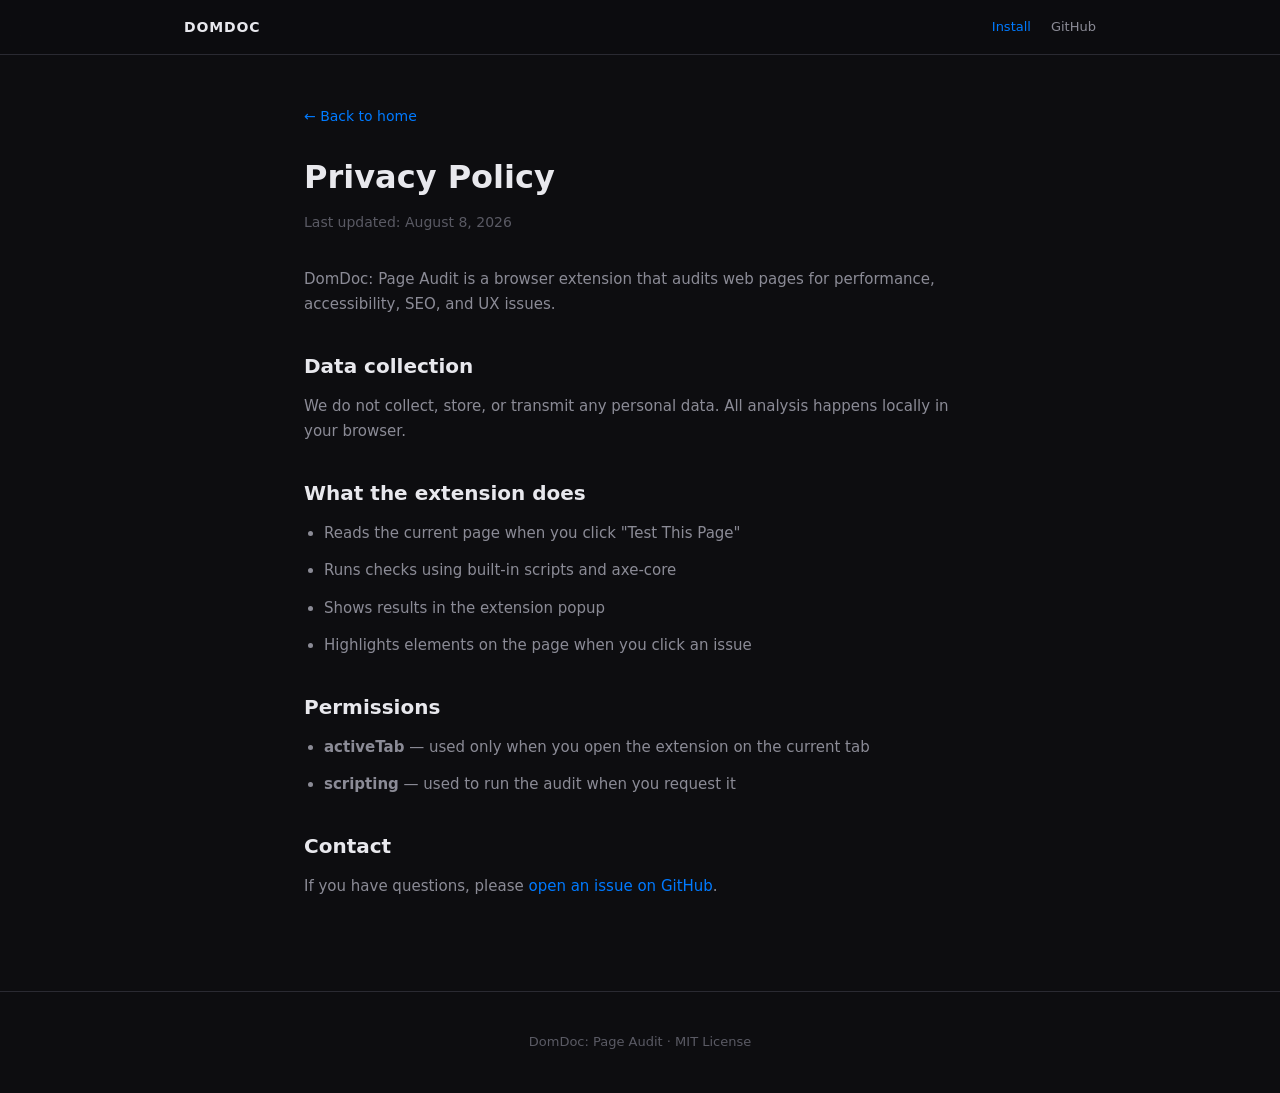
==== commit 54d1feec: "Rebrand to DomDoc: Page Audit across extension, website, and docs. - Rename page-audit folder to dom" ====
--- a/website/privacy.html
+++ b/website/privacy.html
@@ -3,7 +3,7 @@
 <head>
   <meta charset="UTF-8">
   <meta name="viewport" content="width=device-width, initial-scale=1.0">
-  <title>Privacy Policy — Page Audit</title>
+  <title>Privacy Policy — DomDoc: Page Audit</title>
   <meta name="theme-color" content="#0d0d10">
   <link rel="stylesheet" href="styles.css">
 </head>
@@ -12,10 +12,10 @@
 
   <header class="site-header">
     <nav class="nav" aria-label="Main">
-      <a href="index.html" class="nav__logo">PAGE AUDIT</a>
+      <a href="index.html" class="nav__logo">DOMDOC</a>
       <div class="nav__links">
         <a href="index.html#install" class="nav__link nav__link--accent">Install</a>
-        <a href="https://github.com/shubhransh-gupta/page-audit" class="nav__link" target="_blank" rel="noopener">GitHub</a>
+        <a href="https://github.com/shubhransh-gupta/domdoc" class="nav__link" target="_blank" rel="noopener">GitHub</a>
       </div>
     </nav>
   </header>
@@ -25,7 +25,7 @@
     <h1>Privacy Policy</h1>
     <p class="updated">Last updated: August 8, 2026</p>
 
-    <p>Page Audit is a browser extension that audits web pages for performance, accessibility, SEO, and UX issues.</p>
+    <p>DomDoc: Page Audit is a browser extension that audits web pages for performance, accessibility, SEO, and UX issues.</p>
 
     <h2>Data collection</h2>
     <p>We do not collect, store, or transmit any personal data. All analysis happens locally in your browser.</p>
@@ -45,11 +45,11 @@
     </ul>
 
     <h2>Contact</h2>
-    <p>If you have questions, please <a href="https://github.com/shubhransh-gupta/page-audit/issues">open an issue on GitHub</a>.</p>
+    <p>If you have questions, please <a href="https://github.com/shubhransh-gupta/domdoc/issues">open an issue on GitHub</a>.</p>
   </main>
 
   <footer class="site-footer">
-    <p class="site-footer__copy">Page Audit · MIT License</p>
+    <p class="site-footer__copy">DomDoc: Page Audit · MIT License</p>
   </footer>
 </body>
 </html>
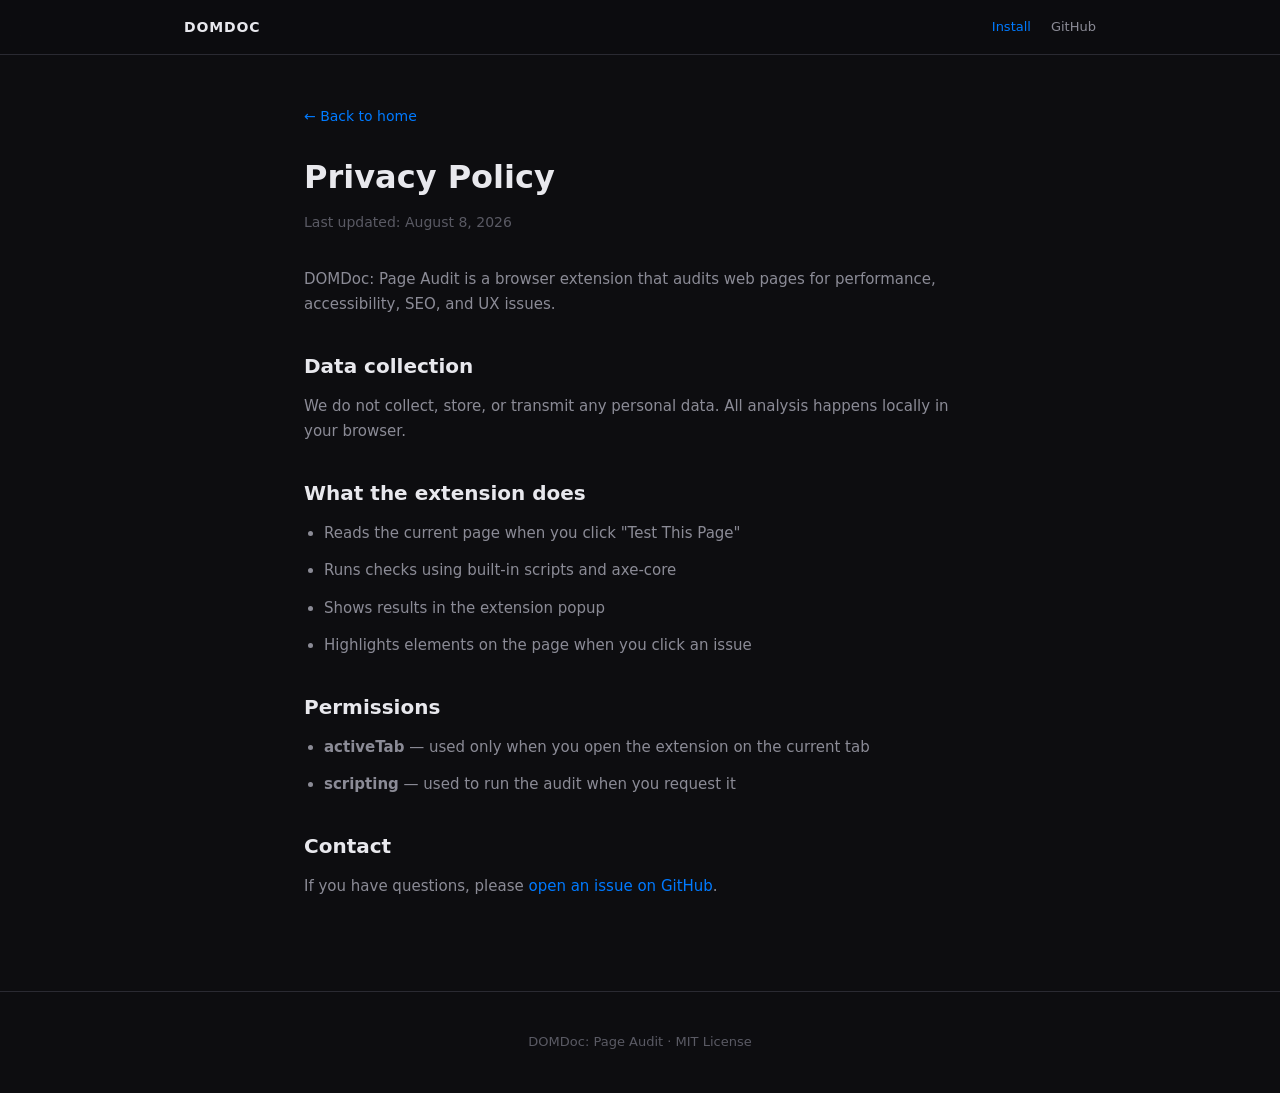
==== commit d95399c9: "Use DOMDoc branding and add root README." ====
--- a/website/privacy.html
+++ b/website/privacy.html
@@ -3,7 +3,7 @@
 <head>
   <meta charset="UTF-8">
   <meta name="viewport" content="width=device-width, initial-scale=1.0">
-  <title>Privacy Policy — DomDoc: Page Audit</title>
+  <title>Privacy Policy — DOMDoc: Page Audit</title>
   <meta name="theme-color" content="#0d0d10">
   <link rel="stylesheet" href="styles.css">
 </head>
@@ -25,7 +25,7 @@
     <h1>Privacy Policy</h1>
     <p class="updated">Last updated: August 8, 2026</p>
 
-    <p>DomDoc: Page Audit is a browser extension that audits web pages for performance, accessibility, SEO, and UX issues.</p>
+    <p>DOMDoc: Page Audit is a browser extension that audits web pages for performance, accessibility, SEO, and UX issues.</p>
 
     <h2>Data collection</h2>
     <p>We do not collect, store, or transmit any personal data. All analysis happens locally in your browser.</p>
@@ -49,7 +49,7 @@
   </main>
 
   <footer class="site-footer">
-    <p class="site-footer__copy">DomDoc: Page Audit · MIT License</p>
+    <p class="site-footer__copy">DOMDoc: Page Audit · MIT License</p>
   </footer>
 </body>
 </html>
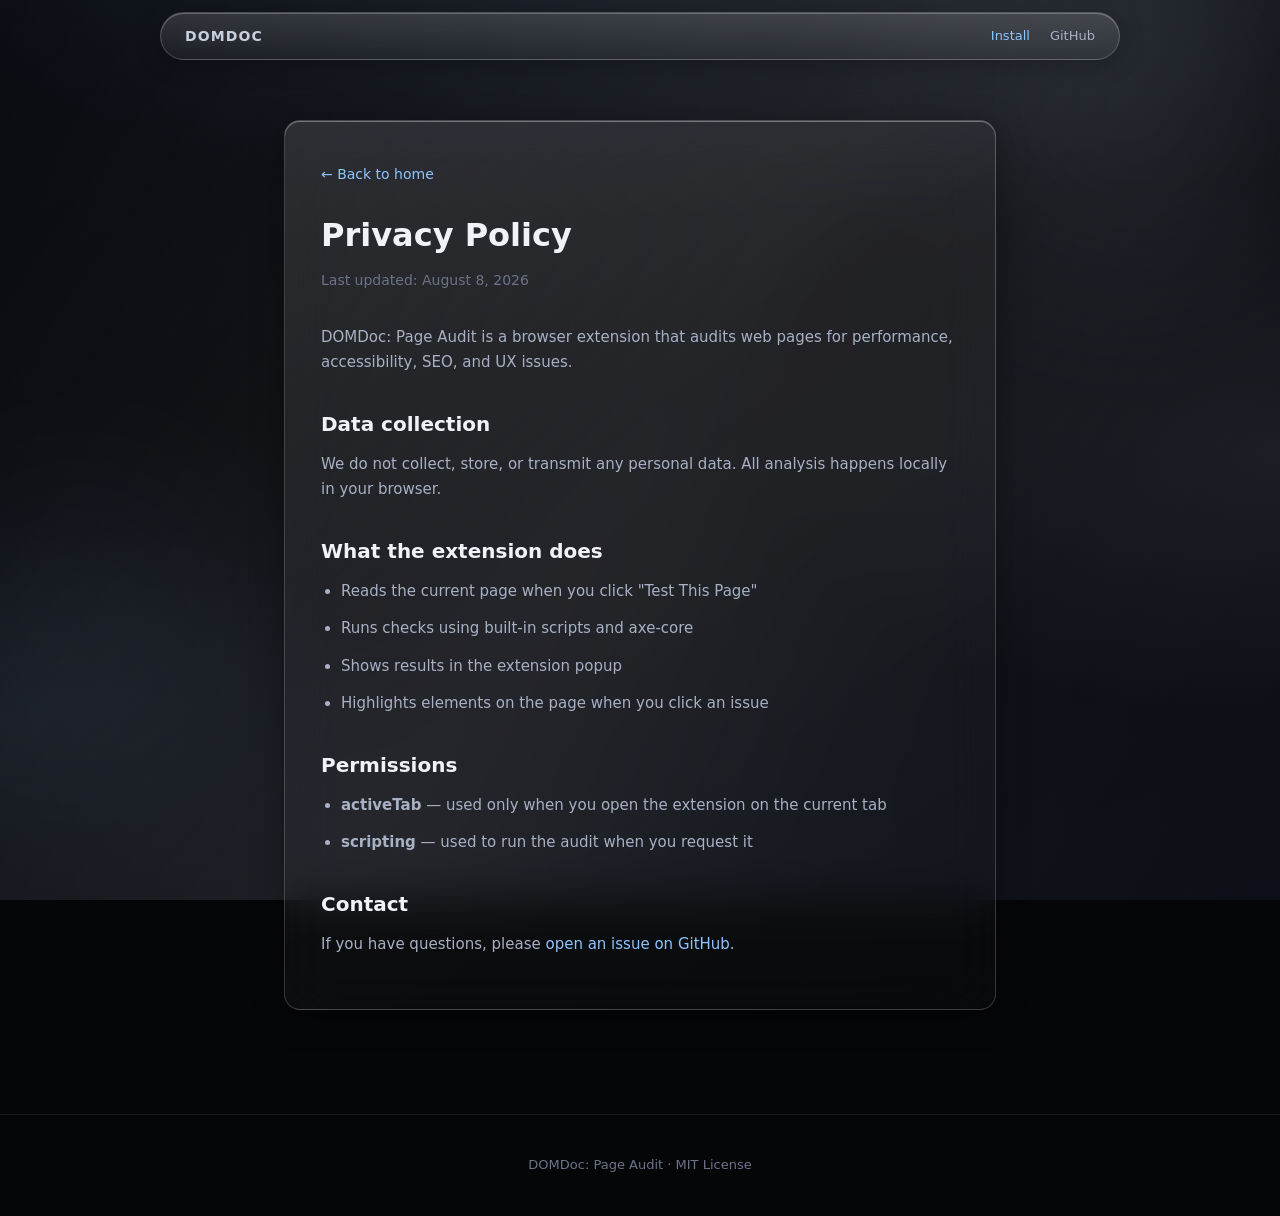
==== commit 7e9788a6: "Apply mirror glassmorphism theme to marketing site." ====
--- a/website/privacy.html
+++ b/website/privacy.html
@@ -4,10 +4,16 @@
   <meta charset="UTF-8">
   <meta name="viewport" content="width=device-width, initial-scale=1.0">
   <title>Privacy Policy — DOMDoc: Page Audit</title>
-  <meta name="theme-color" content="#0d0d10">
+  <meta name="theme-color" content="#0b0c10">
   <link rel="stylesheet" href="styles.css">
 </head>
 <body>
+  <div class="mirror-bg" aria-hidden="true">
+    <div class="mirror-bg__sheen"></div>
+    <div class="mirror-bg__orb mirror-bg__orb--1"></div>
+    <div class="mirror-bg__orb mirror-bg__orb--2"></div>
+  </div>
+
   <a class="skip-link" href="#main">Skip to content</a>
 
   <header class="site-header">
@@ -21,6 +27,7 @@
   </header>
 
   <main id="main" class="privacy-page">
+    <article class="glass-panel privacy-page__panel">
     <a href="index.html" class="back-link">← Back to home</a>
     <h1>Privacy Policy</h1>
     <p class="updated">Last updated: August 8, 2026</p>
@@ -46,6 +53,7 @@
 
     <h2>Contact</h2>
     <p>If you have questions, please <a href="https://github.com/shubhransh-gupta/domdoc/issues">open an issue on GitHub</a>.</p>
+    </article>
   </main>
 
   <footer class="site-footer">
--- a/website/styles.css
+++ b/website/styles.css
@@ -1,19 +1,27 @@
+/* DOMDoc — Mirror Glassmorphism Theme */
+
 :root {
-  --bg: #0d0d10;
-  --bg-secondary: #1a1a1f;
-  --bg-tertiary: #24242c;
-  --text: #e8e8ed;
-  --text-secondary: #8b8b96;
-  --text-muted: #5a5a64;
-  --accent: #007aff;
-  --accent-hover: #0066d6;
-  --success: #30d158;
-  --warning: #ff9f0a;
-  --error: #ff453a;
-  --border: #2a2a32;
-  --radius: 10px;
-  --radius-sm: 6px;
+  --bg: #08090d;
+  --bg-deep: #050608;
+  --glass: rgba(255, 255, 255, 0.06);
+  --glass-strong: rgba(255, 255, 255, 0.1);
+  --glass-border: rgba(255, 255, 255, 0.18);
+  --glass-border-soft: rgba(255, 255, 255, 0.08);
+  --glass-shine: rgba(255, 255, 255, 0.35);
+  --text: #f0f2f8;
+  --text-secondary: #a8b0c4;
+  --text-muted: #6b7388;
+  --accent: #8ec5ff;
+  --accent-deep: #5a9fd4;
+  --accent-glow: rgba(142, 197, 255, 0.35);
+  --success: #5eeaa0;
+  --warning: #ffc56d;
+  --error: #ff7b72;
+  --mirror-silver: #c8d0e0;
+  --radius: 16px;
+  --radius-sm: 10px;
   --max-width: 960px;
+  --blur: blur(24px);
 }
 
 * { box-sizing: border-box; margin: 0; padding: 0; }
@@ -22,17 +30,97 @@
 
 body {
   font-family: -apple-system, BlinkMacSystemFont, 'Segoe UI', system-ui, sans-serif;
-  background: var(--bg);
+  background: var(--bg-deep);
   color: var(--text);
   line-height: 1.6;
   -webkit-font-smoothing: antialiased;
+  min-height: 100vh;
+  position: relative;
+  overflow-x: hidden;
+}
+
+/* Mirror background */
+.mirror-bg {
+  position: fixed;
+  inset: 0;
+  z-index: -1;
+  overflow: hidden;
+  background:
+    radial-gradient(ellipse 120% 80% at 50% -20%, rgba(142, 197, 255, 0.12) 0%, transparent 55%),
+    radial-gradient(ellipse 80% 60% at 100% 50%, rgba(200, 208, 224, 0.08) 0%, transparent 50%),
+    radial-gradient(ellipse 70% 50% at 0% 80%, rgba(142, 197, 255, 0.06) 0%, transparent 45%),
+    linear-gradient(165deg, #0a0c12 0%, #08090d 40%, #0d1018 100%);
+}
+
+.mirror-bg__sheen {
+  position: absolute;
+  inset: 0;
+  background: linear-gradient(
+    125deg,
+    transparent 0%,
+    rgba(255, 255, 255, 0.03) 25%,
+    rgba(255, 255, 255, 0.08) 50%,
+    rgba(255, 255, 255, 0.02) 75%,
+    transparent 100%
+  );
+  pointer-events: none;
+}
+
+.mirror-bg__orb {
+  position: absolute;
+  border-radius: 50%;
+  filter: blur(80px);
+  opacity: 0.5;
+  pointer-events: none;
+}
+
+.mirror-bg__orb--1 {
+  width: 500px;
+  height: 500px;
+  top: -150px;
+  right: -100px;
+  background: radial-gradient(circle, rgba(200, 220, 255, 0.25) 0%, transparent 70%);
+}
+
+.mirror-bg__orb--2 {
+  width: 400px;
+  height: 400px;
+  bottom: 10%;
+  left: -120px;
+  background: radial-gradient(circle, rgba(142, 197, 255, 0.15) 0%, transparent 70%);
+}
+
+.mirror-bg__orb--3 {
+  width: 350px;
+  height: 350px;
+  top: 45%;
+  left: 55%;
+  background: radial-gradient(circle, rgba(255, 255, 255, 0.08) 0%, transparent 70%);
+}
+
+/* Glass panel utility */
+.glass-panel {
+  background: linear-gradient(
+    145deg,
+    rgba(255, 255, 255, 0.12) 0%,
+    rgba(255, 255, 255, 0.04) 40%,
+    rgba(255, 255, 255, 0.02) 100%
+  );
+  backdrop-filter: var(--blur);
+  -webkit-backdrop-filter: var(--blur);
+  border: 1px solid var(--glass-border);
+  border-radius: var(--radius);
+  box-shadow:
+    0 8px 32px rgba(0, 0, 0, 0.35),
+    inset 0 1px 0 var(--glass-shine),
+    inset 0 -1px 0 rgba(0, 0, 0, 0.15);
 }
 
 .skip-link {
   position: absolute;
   top: -100px;
   left: 16px;
-  background: var(--accent);
+  background: var(--accent-deep);
   color: white;
   padding: 8px 16px;
   border-radius: var(--radius-sm);
@@ -42,31 +130,45 @@
 
 .skip-link:focus { top: 16px; }
 
-/* Header */
+/* Header — floating mirror bar */
 .site-header {
   position: sticky;
   top: 0;
   z-index: 100;
-  background: rgba(13, 13, 16, 0.85);
-  backdrop-filter: blur(12px);
-  border-bottom: 1px solid var(--border);
+  padding: 12px 24px;
+}
+
+.site-header .nav {
+  background: linear-gradient(
+    180deg,
+    rgba(255, 255, 255, 0.14) 0%,
+    rgba(255, 255, 255, 0.05) 100%
+  );
+  backdrop-filter: var(--blur);
+  -webkit-backdrop-filter: var(--blur);
+  border: 1px solid var(--glass-border);
+  border-radius: 999px;
+  box-shadow:
+    0 4px 24px rgba(0, 0, 0, 0.25),
+    inset 0 1px 0 rgba(255, 255, 255, 0.25);
 }
 
 .nav {
   display: flex;
   justify-content: space-between;
   align-items: center;
-  padding: 16px 24px;
+  padding: 12px 24px;
   max-width: var(--max-width);
   margin: 0 auto;
 }
 
 .nav__logo {
   font-weight: 700;
-  letter-spacing: 0.06em;
-  font-size: 14px;
-  color: var(--text);
+  letter-spacing: 0.08em;
+  font-size: 14px;
+  color: var(--mirror-silver);
   text-decoration: none;
+  text-shadow: 0 0 20px rgba(255, 255, 255, 0.15);
 }
 
 .nav__links {
@@ -79,31 +181,57 @@
   color: var(--text-secondary);
   text-decoration: none;
   font-size: 13px;
-  transition: color 0.15s;
+  transition: color 0.2s;
 }
 
 .nav__link:hover { color: var(--text); }
 
-.nav__link--accent { color: var(--accent); font-weight: 500; }
+.nav__link--accent {
+  color: var(--accent);
+  font-weight: 500;
+}
 
 /* Hero */
 .hero {
   text-align: center;
-  padding: 80px 24px 64px;
-  max-width: 720px;
+  padding: 48px 24px 64px;
+  max-width: 760px;
   margin: 0 auto;
+}
+
+.hero__panel {
+  padding: 56px 40px 48px;
+  position: relative;
+  overflow: hidden;
+}
+
+.hero__panel::before {
+  content: '';
+  position: absolute;
+  top: 0;
+  left: 0;
+  right: 0;
+  height: 1px;
+  background: linear-gradient(
+    90deg,
+    transparent,
+    rgba(255, 255, 255, 0.5) 50%,
+    transparent
+  );
 }
 
 .hero__badge {
   display: inline-block;
   font-size: 11px;
   text-transform: uppercase;
-  letter-spacing: 0.08em;
+  letter-spacing: 0.1em;
   color: var(--text-muted);
-  border: 1px solid var(--border);
-  padding: 4px 12px;
+  background: rgba(255, 255, 255, 0.05);
+  border: 1px solid var(--glass-border-soft);
+  padding: 6px 14px;
   border-radius: 100px;
-  margin-bottom: 24px;
+  margin-bottom: 28px;
+  backdrop-filter: blur(8px);
 }
 
 .hero h1 {
@@ -111,19 +239,29 @@
   font-weight: 700;
   letter-spacing: -0.03em;
   line-height: 1;
+  background: linear-gradient(
+    180deg,
+    #ffffff 0%,
+    var(--mirror-silver) 50%,
+    rgba(200, 208, 224, 0.7) 100%
+  );
+  -webkit-background-clip: text;
+  -webkit-text-fill-color: transparent;
+  background-clip: text;
+  filter: drop-shadow(0 2px 12px rgba(255, 255, 255, 0.15));
 }
 
 .hero__tagline {
   font-size: 22px;
   color: var(--text-secondary);
-  margin-top: 12px;
+  margin-top: 14px;
 }
 
 .hero__desc {
   font-size: 16px;
   color: var(--text-secondary);
   margin-top: 20px;
-  line-height: 1.7;
+  line-height: 1.75;
 }
 
 .hero__quote {
@@ -142,12 +280,12 @@
 }
 
 .hero__note {
-  margin-top: 20px;
+  margin-top: 24px;
   font-size: 12px;
   color: var(--text-muted);
 }
 
-/* Buttons */
+/* Buttons — glass + mirror shine */
 .btn {
   display: inline-flex;
   align-items: center;
@@ -157,20 +295,59 @@
   font-size: 14px;
   font-weight: 500;
   text-decoration: none;
-  transition: opacity 0.15s, transform 0.15s;
-  border: none;
+  transition: transform 0.2s, box-shadow 0.2s, background 0.2s;
+  border: 1px solid transparent;
   cursor: pointer;
 }
 
-.btn:hover { opacity: 0.9; transform: translateY(-1px); }
-
-.btn--primary { background: var(--accent); color: white; }
-.btn--secondary { background: var(--bg-secondary); color: var(--text); border: 1px solid var(--border); }
-.btn--small { padding: 8px 16px; font-size: 13px; margin-top: 8px; }
+.btn:hover {
+  transform: translateY(-2px);
+  text-decoration: none;
+}
+
+.btn--primary {
+  background: linear-gradient(
+    180deg,
+    rgba(142, 197, 255, 0.9) 0%,
+    rgba(90, 159, 212, 0.85) 100%
+  );
+  color: #0a0c12;
+  border-color: rgba(255, 255, 255, 0.3);
+  box-shadow:
+    0 4px 20px var(--accent-glow),
+    inset 0 1px 0 rgba(255, 255, 255, 0.4);
+}
+
+.btn--primary:hover {
+  box-shadow:
+    0 8px 28px var(--accent-glow),
+    inset 0 1px 0 rgba(255, 255, 255, 0.5);
+  color: #0a0c12;
+}
+
+.btn--secondary {
+  background: rgba(255, 255, 255, 0.06);
+  backdrop-filter: blur(12px);
+  color: var(--text);
+  border-color: var(--glass-border);
+  box-shadow: inset 0 1px 0 rgba(255, 255, 255, 0.12);
+}
+
+.btn--secondary:hover {
+  background: rgba(255, 255, 255, 0.1);
+  color: var(--text);
+}
+
+.btn--small {
+  padding: 8px 16px;
+  font-size: 13px;
+  margin-top: 8px;
+}
 
 /* Sections */
 .section {
   padding: 72px 24px;
+  position: relative;
 }
 
 .section__inner {
@@ -183,6 +360,7 @@
   font-weight: 600;
   letter-spacing: -0.02em;
   margin-bottom: 12px;
+  color: var(--text);
 }
 
 .section__title--center { text-align: center; }
@@ -202,12 +380,14 @@
 }
 
 /* About */
-.about { border-top: 1px solid var(--border); }
+.about {
+  border-top: 1px solid var(--glass-border-soft);
+}
 
 .about__grid {
   display: grid;
-  grid-template-columns: 1fr 280px;
-  gap: 40px;
+  grid-template-columns: 1fr 300px;
+  gap: 32px;
   align-items: start;
 }
 
@@ -218,7 +398,7 @@
 
 .about__list li {
   padding: 12px 0;
-  border-bottom: 1px solid var(--border);
+  border-bottom: 1px solid var(--glass-border-soft);
   font-size: 14px;
   color: var(--text-secondary);
 }
@@ -232,16 +412,25 @@
 }
 
 .about__card {
-  background: var(--bg-secondary);
-  border: 1px solid var(--border);
+  padding: 24px;
+  background: linear-gradient(
+    160deg,
+    rgba(255, 255, 255, 0.1) 0%,
+    rgba(255, 255, 255, 0.03) 100%
+  );
+  backdrop-filter: var(--blur);
+  -webkit-backdrop-filter: var(--blur);
+  border: 1px solid var(--glass-border);
   border-radius: var(--radius);
-  padding: 24px;
+  box-shadow:
+    0 8px 32px rgba(0, 0, 0, 0.2),
+    inset 0 1px 0 rgba(255, 255, 255, 0.2);
 }
 
 .about__card-label {
   font-size: 11px;
   text-transform: uppercase;
-  letter-spacing: 0.06em;
+  letter-spacing: 0.08em;
   color: var(--text-muted);
   margin-bottom: 16px;
 }
@@ -255,7 +444,7 @@
   display: flex;
   justify-content: space-between;
   padding: 8px 0;
-  border-bottom: 1px solid var(--border);
+  border-bottom: 1px solid var(--glass-border-soft);
   font-size: 14px;
   color: var(--text-secondary);
 }
@@ -263,7 +452,7 @@
 .score-list li:last-child { border-bottom: none; }
 
 .score-list strong {
-  color: var(--text);
+  color: var(--mirror-silver);
   font-weight: 600;
 }
 
@@ -271,15 +460,16 @@
   font-size: 12px;
   color: var(--warning);
   padding: 6px 0;
-  border-top: 1px solid var(--border);
-}
-
-.about__issues p:first-child {
-  padding-top: 12px;
-}
+  border-top: 1px solid var(--glass-border-soft);
+}
+
+.about__issues p:first-child { padding-top: 12px; }
 
 /* Features */
-.features { background: var(--bg-secondary); border-top: 1px solid var(--border); border-bottom: 1px solid var(--border); }
+.features {
+  border-top: 1px solid var(--glass-border-soft);
+  border-bottom: 1px solid var(--glass-border-soft);
+}
 
 .features__grid {
   display: grid;
@@ -289,13 +479,27 @@
 
 .feature {
   padding: 24px;
-  background: var(--bg);
-  border: 1px solid var(--border);
+  background: linear-gradient(
+    145deg,
+    rgba(255, 255, 255, 0.08) 0%,
+    rgba(255, 255, 255, 0.02) 100%
+  );
+  backdrop-filter: blur(16px);
+  -webkit-backdrop-filter: blur(16px);
+  border: 1px solid var(--glass-border-soft);
   border-radius: var(--radius);
-  transition: border-color 0.15s;
-}
-
-.feature:hover { border-color: var(--accent); }
+  transition: border-color 0.2s, box-shadow 0.2s, transform 0.2s;
+  box-shadow: inset 0 1px 0 rgba(255, 255, 255, 0.08);
+}
+
+.feature:hover {
+  border-color: rgba(142, 197, 255, 0.4);
+  box-shadow:
+    0 8px 32px rgba(0, 0, 0, 0.2),
+    inset 0 1px 0 rgba(255, 255, 255, 0.15),
+    0 0 0 1px rgba(142, 197, 255, 0.1);
+  transform: translateY(-2px);
+}
 
 .feature__icon { font-size: 28px; display: block; margin-bottom: 12px; }
 
@@ -305,33 +509,45 @@
 
 /* Install */
 .install__highlight {
-  background: rgba(0, 122, 255, 0.08);
-  border: 1px solid rgba(0, 122, 255, 0.3);
+  background: linear-gradient(
+    135deg,
+    rgba(142, 197, 255, 0.12) 0%,
+    rgba(255, 255, 255, 0.04) 100%
+  );
+  backdrop-filter: blur(12px);
+  border: 1px solid rgba(142, 197, 255, 0.25);
   border-radius: var(--radius);
   padding: 16px 20px;
   font-size: 14px;
   color: var(--text-secondary);
   margin-bottom: 40px;
   text-align: center;
+  box-shadow: inset 0 1px 0 rgba(255, 255, 255, 0.1);
 }
 
 .install__highlight strong { color: var(--accent); }
+
+.install__steps {
+  background: rgba(255, 255, 255, 0.03);
+  backdrop-filter: blur(12px);
+  border: 1px solid var(--glass-border-soft);
+  border-radius: var(--radius);
+  padding: 8px 28px;
+  box-shadow: inset 0 1px 0 rgba(255, 255, 255, 0.06);
+}
 
 .install__steps h3 {
   font-size: 18px;
-  margin-bottom: 24px;
-}
-
-.steps {
-  list-style: none;
-  counter-reset: step;
-}
+  margin: 20px 0 8px;
+}
+
+.steps { list-style: none; }
 
 .step {
   display: flex;
   gap: 20px;
   padding: 24px 0;
-  border-bottom: 1px solid var(--border);
+  border-bottom: 1px solid var(--glass-border-soft);
 }
 
 .step:last-child { border-bottom: none; }
@@ -343,11 +559,12 @@
   display: flex;
   align-items: center;
   justify-content: center;
-  background: var(--accent);
-  color: white;
+  background: linear-gradient(180deg, var(--accent) 0%, var(--accent-deep) 100%);
+  color: #0a0c12;
   border-radius: 50%;
   font-weight: 600;
   font-size: 14px;
+  box-shadow: 0 2px 12px var(--accent-glow);
 }
 
 .step strong {
@@ -379,15 +596,15 @@
 code {
   font-family: 'SF Mono', 'Fira Code', monospace;
   font-size: 12px;
-  background: var(--bg-secondary);
-  border: 1px solid var(--border);
+  background: rgba(255, 255, 255, 0.06);
+  border: 1px solid var(--glass-border-soft);
   padding: 2px 6px;
   border-radius: 4px;
 }
 
 kbd {
-  background: var(--bg-secondary);
-  border: 1px solid var(--border);
+  background: rgba(255, 255, 255, 0.06);
+  border: 1px solid var(--glass-border-soft);
   padding: 2px 7px;
   border-radius: 4px;
   font-size: 11px;
@@ -404,7 +621,8 @@
 .install__card {
   padding: 20px;
   border-radius: var(--radius);
-  border: 1px solid var(--border);
+  backdrop-filter: blur(12px);
+  box-shadow: inset 0 1px 0 rgba(255, 255, 255, 0.08);
 }
 
 .install__card h4 {
@@ -432,25 +650,27 @@
 }
 
 .install__card--ok {
-  background: rgba(48, 209, 88, 0.06);
-  border-color: rgba(48, 209, 88, 0.25);
+  background: linear-gradient(145deg, rgba(94, 234, 160, 0.1) 0%, rgba(255, 255, 255, 0.02) 100%);
+  border: 1px solid rgba(94, 234, 160, 0.25);
 }
 
 .install__card--ok h4 { color: var(--success); }
 
 .install__card--no {
-  background: rgba(255, 69, 58, 0.06);
-  border-color: rgba(255, 69, 58, 0.25);
+  background: linear-gradient(145deg, rgba(255, 123, 114, 0.1) 0%, rgba(255, 255, 255, 0.02) 100%);
+  border: 1px solid rgba(255, 123, 114, 0.25);
 }
 
 .install__card--no h4 { color: var(--error); }
 
 /* FAQ */
 .faq {
-  border: 1px solid var(--border);
+  border: 1px solid var(--glass-border-soft);
   border-radius: var(--radius);
   margin-bottom: 12px;
   overflow: hidden;
+  background: rgba(255, 255, 255, 0.02);
+  backdrop-filter: blur(8px);
 }
 
 .faq summary {
@@ -458,8 +678,13 @@
   cursor: pointer;
   font-size: 14px;
   font-weight: 500;
-  background: var(--bg-secondary);
+  background: rgba(255, 255, 255, 0.04);
   list-style: none;
+  transition: background 0.2s;
+}
+
+.faq summary:hover {
+  background: rgba(255, 255, 255, 0.07);
 }
 
 .faq summary::-webkit-details-marker { display: none; }
@@ -477,11 +702,12 @@
   font-size: 14px;
   color: var(--text-secondary);
   line-height: 1.7;
+  border-top: 1px solid var(--glass-border-soft);
 }
 
 .faq pre {
-  background: var(--bg);
-  border: 1px solid var(--border);
+  background: rgba(0, 0, 0, 0.25);
+  border: 1px solid var(--glass-border-soft);
   border-radius: var(--radius-sm);
   padding: 16px;
   overflow-x: auto;
@@ -490,10 +716,9 @@
 
 .faq code { background: none; border: none; padding: 0; font-size: 13px; }
 
-/* Privacy */
+/* Privacy section */
 .privacy {
-  background: var(--bg-secondary);
-  border-top: 1px solid var(--border);
+  border-top: 1px solid var(--glass-border-soft);
 }
 
 .privacy__inner { text-align: center; }
@@ -513,11 +738,18 @@
 
 .privacy__item {
   padding: 16px;
-  background: var(--bg);
-  border: 1px solid var(--border);
+  background: rgba(255, 255, 255, 0.05);
+  backdrop-filter: blur(12px);
+  border: 1px solid var(--glass-border-soft);
   border-radius: var(--radius-sm);
   font-size: 13px;
   color: var(--text-secondary);
+  box-shadow: inset 0 1px 0 rgba(255, 255, 255, 0.06);
+  transition: border-color 0.2s;
+}
+
+.privacy__item:hover {
+  border-color: var(--glass-border);
 }
 
 .privacy__footer {
@@ -538,6 +770,21 @@
 /* CTA */
 .cta { text-align: center; }
 
+.cta__inner {
+  padding: 48px 32px;
+  background: linear-gradient(
+    145deg,
+    rgba(255, 255, 255, 0.1) 0%,
+    rgba(255, 255, 255, 0.03) 100%
+  );
+  backdrop-filter: var(--blur);
+  border: 1px solid var(--glass-border);
+  border-radius: var(--radius);
+  box-shadow:
+    0 8px 40px rgba(0, 0, 0, 0.25),
+    inset 0 1px 0 rgba(255, 255, 255, 0.2);
+}
+
 .cta__inner h2 {
   font-size: 28px;
   margin-bottom: 8px;
@@ -551,8 +798,12 @@
 /* Privacy page */
 .privacy-page {
   padding: 48px 24px 80px;
-  max-width: 720px;
+  max-width: 760px;
   margin: 0 auto;
+}
+
+.privacy-page__panel {
+  padding: 40px 36px;
 }
 
 .privacy-page h1 {
@@ -605,8 +856,9 @@
 
 /* Footer */
 .site-footer {
-  border-top: 1px solid var(--border);
+  border-top: 1px solid var(--glass-border-soft);
   padding: 40px 24px;
+  margin-top: 24px;
 }
 
 .site-footer__inner {
@@ -623,8 +875,9 @@
 .site-footer strong {
   display: block;
   font-size: 14px;
-  letter-spacing: 0.04em;
+  letter-spacing: 0.06em;
   margin-bottom: 4px;
+  color: var(--mirror-silver);
 }
 
 .site-footer p { font-size: 13px; color: var(--text-muted); }
@@ -657,14 +910,14 @@
   font-size: 13px;
   color: var(--text);
   padding: 10px 18px;
-  background: var(--bg-secondary);
-  border: 1px solid var(--border);
+  background: rgba(255, 255, 255, 0.06);
+  backdrop-filter: blur(12px);
+  border: 1px solid var(--glass-border);
   border-radius: 100px;
-}
-
-.site-footer__heart {
-  display: inline;
-}
+  box-shadow: inset 0 1px 0 rgba(255, 255, 255, 0.12);
+}
+
+.site-footer__heart { display: inline; }
 
 .site-footer__badge a {
   color: var(--text);
@@ -675,9 +928,7 @@
   transition: color 0.15s;
 }
 
-.site-footer__badge a:hover {
-  color: var(--accent);
-}
+.site-footer__badge a:hover { color: var(--accent); }
 
 .site-footer__badge a:focus-visible {
   outline: 2px solid var(--accent);
@@ -692,14 +943,17 @@
   .about__grid { grid-template-columns: 1fr; }
   .install__grid { grid-template-columns: 1fr; }
   .site-footer__inner { flex-direction: column; }
+  .hero__panel { padding: 40px 24px 36px; }
+  .install__steps { padding: 8px 16px; }
 }
 
 @media (max-width: 480px) {
   .nav__links a:not(.nav__link--accent):not([href*="github"]) { display: none; }
-  .hero { padding-top: 48px; }
+  .hero { padding-top: 32px; }
 }
 
 @media (prefers-reduced-motion: reduce) {
   html { scroll-behavior: auto; }
-  .btn:hover { transform: none; }
-}
+  .btn:hover,
+  .feature:hover { transform: none; }
+}
